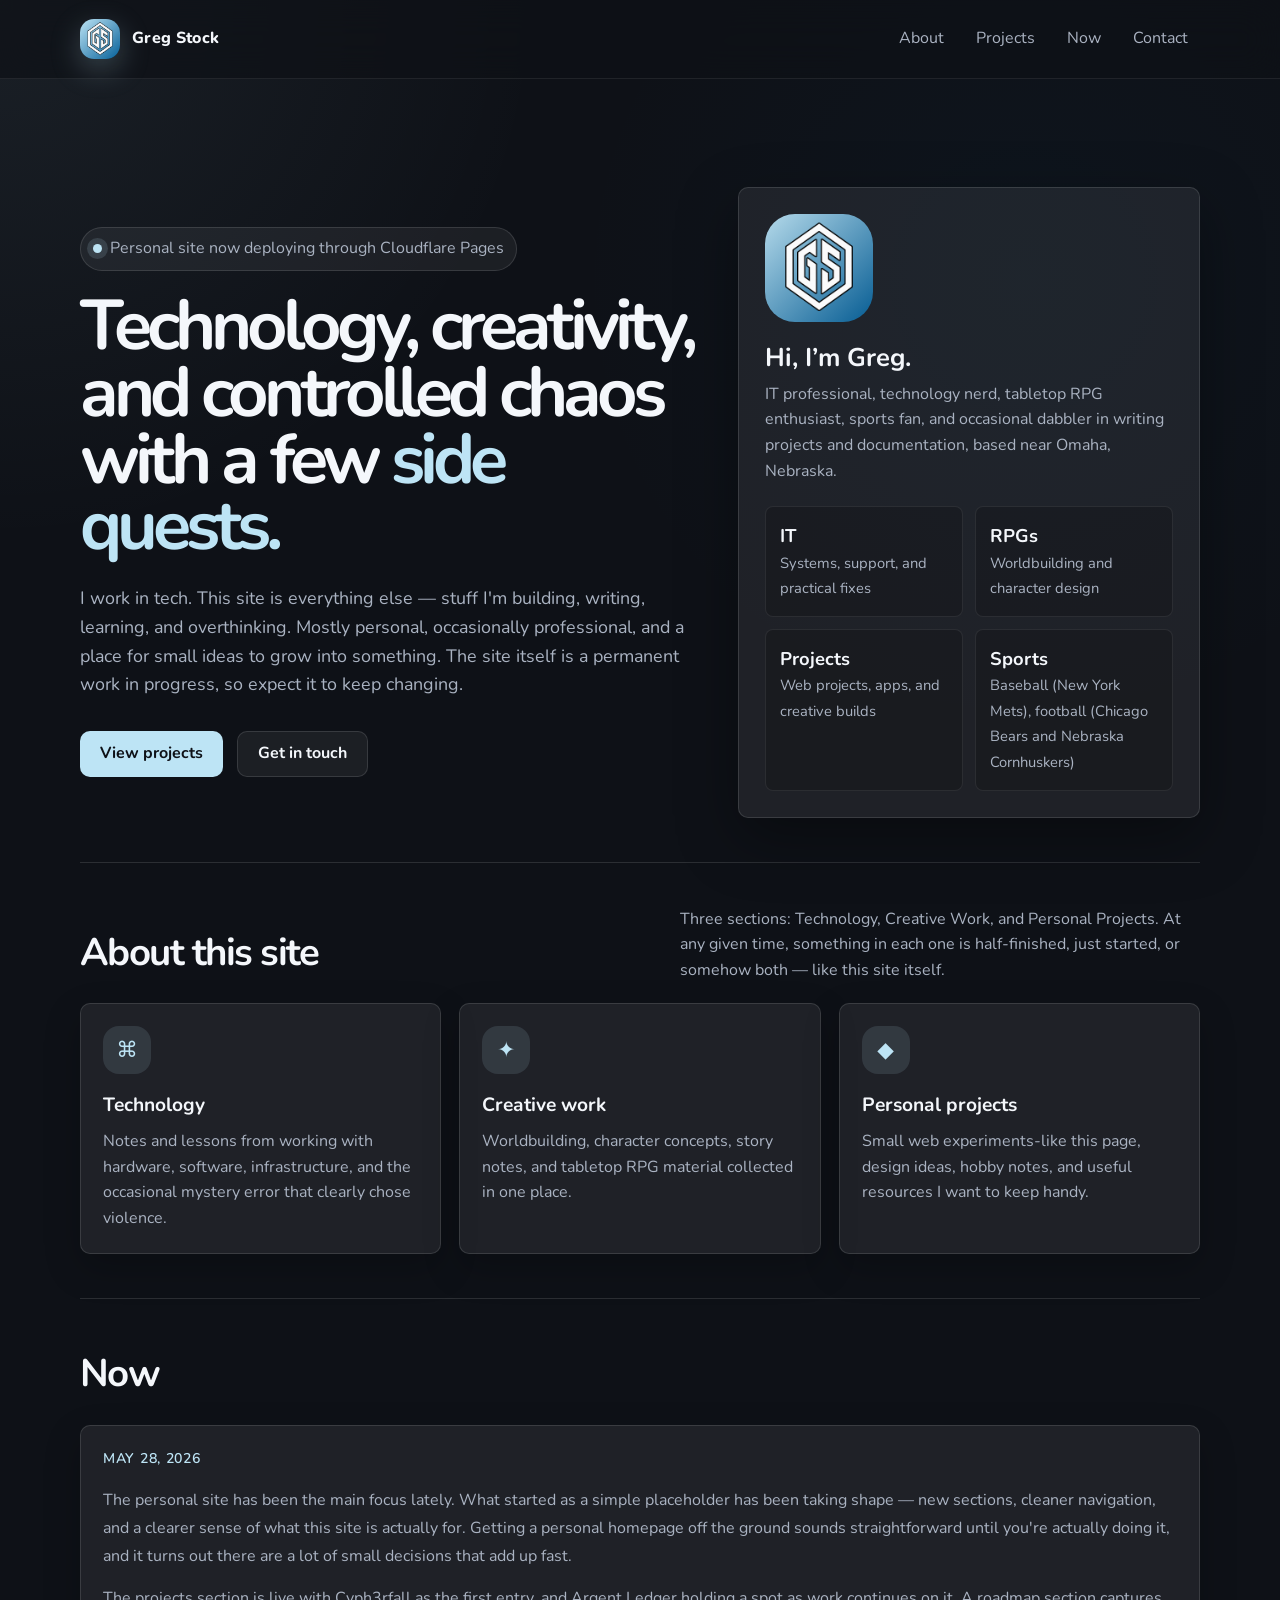
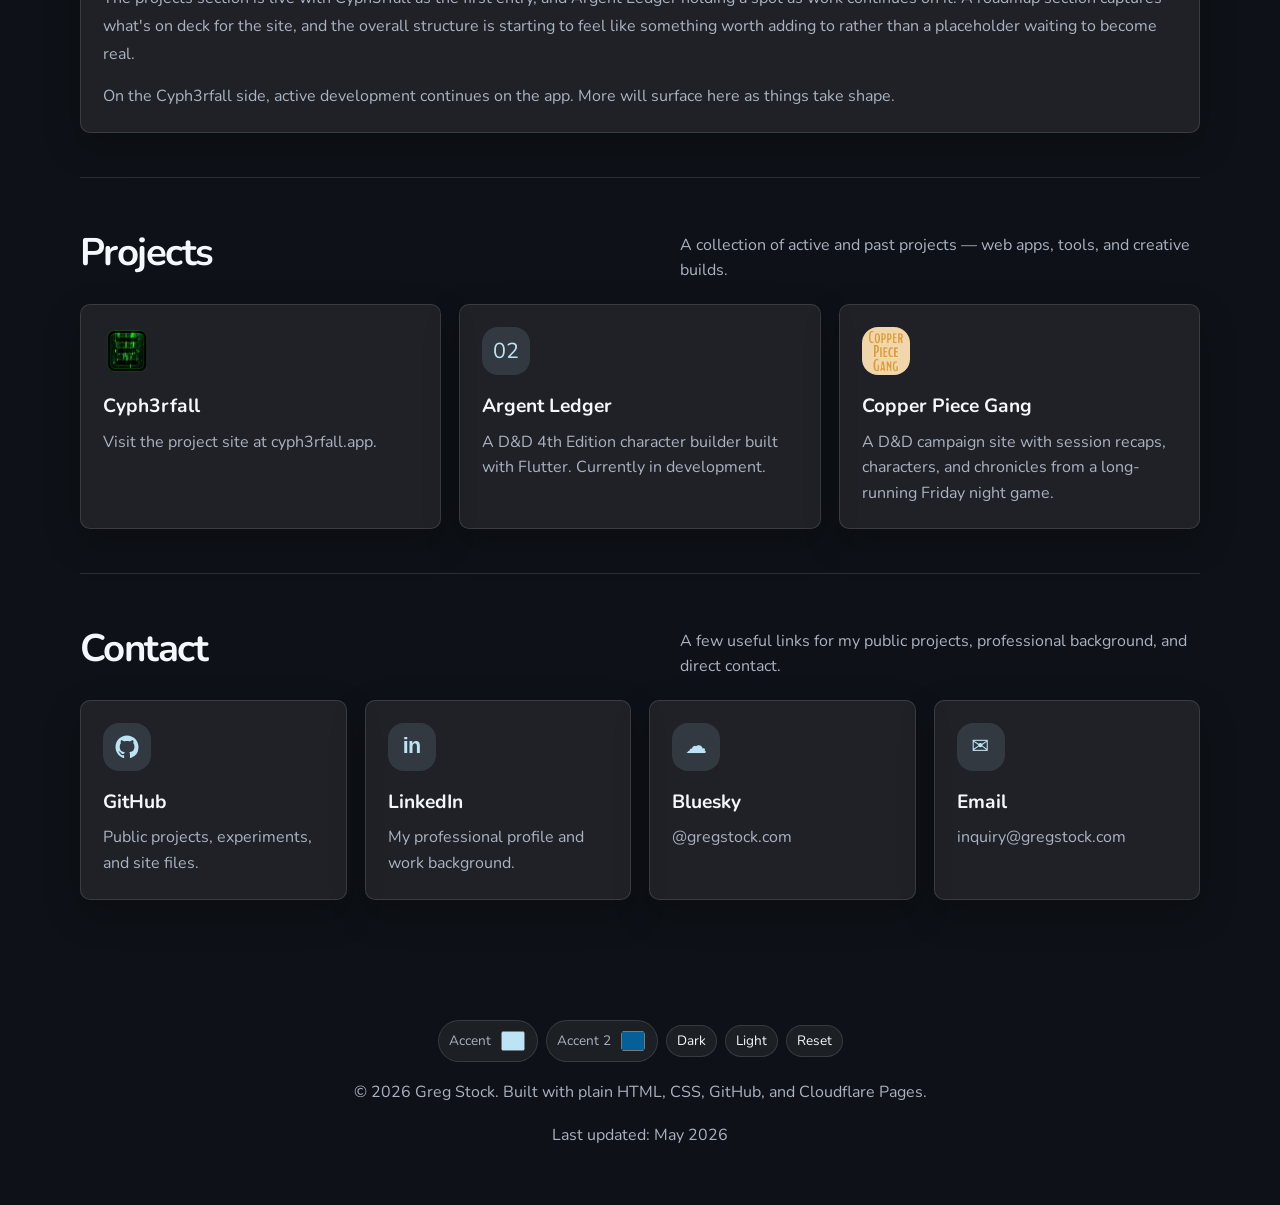
==== index.html @ 9b816229 "Apply design fixes: reduce gradient saturation, swap font to Nunito, tighten border radius - Replace" ====
<!DOCTYPE html>
<html lang="en">
<head>
  <meta charset="UTF-8" />
  <meta name="viewport" content="width=device-width, initial-scale=1.0" />
  <title>Greg Stock | Technology, Writing, and Projects</title>
  <meta name="description" content="Personal homepage for Greg Stock: technology, writing, tabletop RPGs, sports, and creative projects." />
  <link rel="preconnect" href="https://fonts.googleapis.com">
  <link rel="preconnect" href="https://fonts.gstatic.com" crossorigin>
  <link href="https://fonts.googleapis.com/css2?family=Nunito:wght@300;400;600;700;800&display=swap" rel="stylesheet">
  <link rel="stylesheet" href="assets/css/style.css">
  <link rel="icon" type="image/png" sizes="512x512" href="assets/images/favicon.png">
  <link rel="apple-touch-icon" href="assets/images/favicon.png">
  <meta name="theme-color" content="#0e1117">
</head>
<body>
  <header>
    <div class="page-shell nav">
      <a class="brand" href="#top" aria-label="Greg Stock home">
        <span class="brand-mark">
          <img src="assets/images/favicon.png" alt="Greg Stock logo">
        </span>
        <span>Greg Stock</span>
      </a>
      <nav class="nav-links" aria-label="Primary navigation">
        <a href="#about">About</a>
        <a href="#projects">Projects</a>
        <a href="#now">Now</a>
        <a href="#contact">Contact</a>
      </nav>
    </div>
  </header>

  <main id="top" class="page-shell">
    <section class="hero" aria-label="Introduction">
      <div>
        <div class="eyebrow"><span class="pulse"></span> Personal site now deploying through Cloudflare Pages</div>
        <h1>Technology, creativity, and controlled chaos with a few <span class="gradient-text">side quests.</span></h1>
        <p class="hero-copy">
           I work in tech. This site is everything else — stuff I'm building, writing, learning, and overthinking. Mostly personal, occasionally professional, and a place for small ideas to grow into something. The site itself is a permanent work in progress, so expect it to keep changing.
        </p>
        <div class="hero-actions">
          <a class="button primary" href="#projects">View projects</a>
          <a class="button secondary" href="#contact">Get in touch</a>
        </div>
      </div>

      <aside class="profile-card" aria-label="Profile card">
        <div class="avatar">
          <img src="assets/images/favicon.png" alt="Greg Stock logo">
        </div>
        <h2>Hi, I’m Greg.</h2>
        <p>
          IT professional, technology nerd, tabletop RPG enthusiast, sports fan, and occasional dabbler in writing projects and documentation, based near Omaha, Nebraska.
        </p>
        <div class="stat-grid">
          <div class="stat">
            <strong>IT</strong>
            <span>Systems, support, and practical fixes</span>
          </div>
          <div class="stat">
            <strong>RPGs</strong>
            <span>Worldbuilding and character design</span>
          </div>
          <div class="stat">
            <strong>Projects</strong>
            <span>Web projects, apps, and creative builds</span>
          </div>
          <div class="stat">
            <strong>Sports</strong>
            <span>Baseball (New York Mets), football (Chicago Bears and Nebraska Cornhuskers)</span>
          </div>
        </div>
      </aside>
    </section>

    <section id="about">
      <div class="section-heading">
        <h2>About this site</h2>
        <p>Three sections: Technology, Creative Work, and Personal Projects. At any given time, something in each one is half-finished, just started, or somehow both — like this site itself.</p>
      </div>
      <div class="card-grid">
        <article class="card">
          <div class="icon">⌘</div>
          <h3>Technology</h3>
          <p>Notes and lessons from working with hardware, software, infrastructure, and the occasional mystery error that clearly chose violence.</p>
        </article>
        <article class="card">
          <div class="icon">✦</div>
          <h3>Creative work</h3>
          <p>Worldbuilding, character concepts, story notes, and tabletop RPG material collected in one place.</p>
        </article>
        <article class="card">
          <div class="icon">◆</div>
          <h3>Personal projects</h3>
          <p>Small web experiments-like this page, design ideas, hobby notes, and useful resources I want to keep handy.</p>
        </article>
      </div>
    </section>

    <section id="now">
      <div class="section-heading">
        <h2>Now</h2>
      </div>
      <article class="now-post card">
        <time class="now-date" datetime="2026-05-28">May 28, 2026</time>
        <p>
          The personal site has been the main focus lately. What started as a simple placeholder has been taking shape — new sections, cleaner navigation, and a clearer sense of what this site is actually for. Getting a personal homepage off the ground sounds straightforward until you're actually doing it, and it turns out there are a lot of small decisions that add up fast.
        </p>
        <p>
          The projects section is live with Cyph3rfall as the first entry, and Argent Ledger holding a spot as work continues on it. A roadmap section captures what's on deck for the site, and the overall structure is starting to feel like something worth adding to rather than a placeholder waiting to become real.
        </p>
        <p>
          On the Cyph3rfall side, active development continues on the app. More will surface here as things take shape.
        </p>
      </article>
    </section>


<section id="projects">
      <div class="section-heading">
        <h2>Projects</h2>
        <p>A collection of active and past projects — web apps, tools, and creative builds.</p>
      </div>
      <div class="card-grid">
        <a class="card" href="https://cyph3rfall.app" target="_blank" rel="noopener noreferrer" aria-label="Visit Cyph3rfall">
          <div class="icon">
            <img src="assets/images/cyph3rfall-favicon.png" alt="Cyph3rfall">
          </div>
          <h3>Cyph3rfall</h3>
          <p>Visit the project site at cyph3rfall.app.</p>
        </a>
        <article class="card">
          <div class="icon">02</div>
          <h3>Argent Ledger</h3>
          <p>A D&amp;D 4th Edition character builder built with Flutter. Currently in development.</p>
        </article>
        <a class="card" href="https://copperpiecegang.com/" target="_blank" rel="noopener noreferrer" aria-label="Visit Copper Piece Gang">
          <div class="icon">
            <img src="assets/images/cpg-favicon.png" alt="Copper Piece Gang">
          </div>
          <h3>Copper Piece Gang</h3>
          <p>A D&amp;D campaign site with session recaps, characters, and chronicles from a long-running Friday night game.</p>
        </a>
      </div>
    </section>

    <section id="contact">
      <div class="section-heading">
        <h2>Contact</h2>
        <p>A few useful links for my public projects, professional background, and direct contact.</p>
      </div>
      <div class="card-grid">
        <a class="card" href="https://github.com/ikaazu" target="_blank" rel="noopener noreferrer" aria-label="Visit Greg Stock on GitHub">
        <div class="icon github-icon" aria-hidden="true">
        <svg viewBox="0 0 24 24" role="img">
        <path d="M12 .5C5.65.5.5 5.65.5 12c0 5.1 3.29 9.42 7.86 10.95.58.1.79-.25.79-.56v-2.17c-3.2.7-3.87-1.37-3.87-1.37-.53-1.34-1.29-1.7-1.29-1.7-1.05-.72.08-.7.08-.7 1.16.08 1.77 1.2 1.77 1.2 1.04 1.76 2.72 1.25 3.38.96.1-.75.4-1.25.73-1.54-2.55-.29-5.23-1.28-5.23-5.68 0-1.25.45-2.28 1.19-3.08-.12-.29-.52-1.46.11-3.04 0 0 .97-.31 3.18 1.18.92-.26 1.9-.38 2.88-.39.98.01 1.96.13 2.88.39 2.21-1.49 3.18-1.18 3.18-1.18.63 1.58.23 2.75.11 3.04.74.8 1.19 1.83 1.19 3.08 0 4.41-2.69 5.38-5.25 5.67.41.36.78 1.06.78 2.14v3.19c0 .31.21.67.8.56A11.51 11.51 0 0 0 23.5 12C23.5 5.65 18.35.5 12 .5Z"/>
        </svg>
      </div>
        <h3>GitHub</h3>
        <p>Public projects, experiments, and site files.</p>
        </a>
        <a class="card" href="https://www.linkedin.com/in/gstock/" target="_blank" rel="noopener noreferrer" aria-label="Visit Greg Stock on LinkedIn">
          <div class="icon linkedin-icon">in</div>
          <h3>LinkedIn</h3>
          <p>My professional profile and work background.</p>
        </a>
        <a class="card" href="https://bsky.app/profile/gregstock.com" target="_blank" rel="noopener noreferrer" aria-label="Visit Greg Stock on Bluesky">
          <div class="icon">☁</div>
          <h3>Bluesky</h3>
          <p>@gregstock.com</p>
        </a>
        <a class="card" href="mailto:inquiry@gregstock.com" aria-label="Send an email to Greg Stock">
          <div class="icon">✉</div>
          <h3>Email</h3>
          <p>inquiry@gregstock.com</p>
        </a>
      </div>
    </section>
  </main>

  <footer>
    <div class="page-shell footer-inner">
      <div class="theme-controls footer-theme-controls" aria-label="Theme controls">
        <label for="accentPicker">
          Accent
          <input type="color" id="accentPicker" value="#bde4f5">
        </label>

        <label for="accentTwoPicker">
          Accent 2
          <input type="color" id="accentTwoPicker" value="#056099">
        </label>

        <button type="button" id="darkModeButton">Dark</button>
        <button type="button" id="lightModeButton">Light</button>
        <button type="button" id="resetThemeButton">Reset</button>
      </div>

      <p>© <span id="year"></span> Greg Stock. Built with plain HTML, CSS, GitHub, and Cloudflare Pages.</p>
      <p>Last updated: May 2026</p>
    </div>
  </footer>

  <script>
    document.getElementById('year').textContent = new Date().getFullYear();

    const root = document.documentElement;
    const accentPicker = document.getElementById('accentPicker');
    const accentTwoPicker = document.getElementById('accentTwoPicker');
    const darkModeButton = document.getElementById('darkModeButton');
    const lightModeButton = document.getElementById('lightModeButton');
    const resetThemeButton = document.getElementById('resetThemeButton');

    const defaultTheme = {
      mode: "dark",
      accent: "#bde4f5",
      accentTwo: "#056099"
}   ;

    function hexToRgb(hex) {
      const cleanHex = hex.replace('#', '');
      const value = parseInt(cleanHex, 16);
      return `${(value >> 16) & 255}, ${(value >> 8) & 255}, ${value & 255}`;
    }

    function getSavedTheme() {
      const savedTheme = localStorage.getItem('gregstockTheme');

      if (!savedTheme) {
        return defaultTheme;
      }

      try {
        return { ...defaultTheme, ...JSON.parse(savedTheme) };
      } catch {
        return defaultTheme;
      }
    }

    function applyTheme(theme) {
      root.dataset.theme = theme.mode;
      root.style.setProperty('--accent', theme.accent);
      root.style.setProperty('--accent-2', theme.accentTwo);
      root.style.setProperty('--accent-rgb', hexToRgb(theme.accent));
      root.style.setProperty('--accent-2-rgb', hexToRgb(theme.accentTwo));

      accentPicker.value = theme.accent;
      accentTwoPicker.value = theme.accentTwo;

      localStorage.setItem('gregstockTheme', JSON.stringify(theme));
    }

    let currentTheme = getSavedTheme();
    applyTheme(currentTheme);

    accentPicker.addEventListener('input', (event) => {
      currentTheme = { ...currentTheme, accent: event.target.value };
      applyTheme(currentTheme);
    });

    accentTwoPicker.addEventListener('input', (event) => {
      currentTheme = { ...currentTheme, accentTwo: event.target.value };
      applyTheme(currentTheme);
    });

    darkModeButton.addEventListener('click', () => {
      currentTheme = { ...currentTheme, mode: 'dark' };
      applyTheme(currentTheme);
    });

    lightModeButton.addEventListener('click', () => {
      currentTheme = { ...currentTheme, mode: 'light' };
      applyTheme(currentTheme);
    });

    resetThemeButton.addEventListener('click', () => {
      currentTheme = { ...defaultTheme };
      localStorage.removeItem('gregstockTheme');
      applyTheme(currentTheme);
    });
  </script>
</body>
</html>
---- assets/css/style.css ----
:root {
      --bg: #0e1117;
      --bg-soft: #151a23;
      --card: rgba(255, 255, 255, 0.07);
      --card-hover: rgba(255, 255, 255, 0.095);
      --card-border: rgba(255, 255, 255, 0.12);
      --text: #f4f7fb;
      --muted: #aab3c2;
      --accent: #bde4f5;
      --accent-2: #056099;
      --accent-rgb: 100, 210, 255;
      --accent-2-rgb: 247, 185, 85;
      --header-bg: rgba(14, 17, 23, 0.72);
      --soft-control-bg: rgba(255, 255, 255, 0.06);
      --soft-control-hover: rgba(255, 255, 255, 0.12);
      --stat-bg: rgba(0, 0, 0, 0.18);
      --shadow: 0 20px 60px rgba(0, 0, 0, 0.35);
      --radius: 10px;
    }

    html[data-theme="light"] {
      --bg: #f5f7fb;
      --bg-soft: #ffffff;
      --card: rgba(255, 255, 255, 0.82);
      --card-hover: rgba(255, 255, 255, 0.96);
      --card-border: rgba(20, 24, 33, 0.12);
      --text: #141821;
      --muted: #566174;
      --header-bg: rgba(245, 247, 251, 0.78);
      --soft-control-bg: rgba(20, 24, 33, 0.06);
      --soft-control-hover: rgba(20, 24, 33, 0.1);
      --stat-bg: rgba(20, 24, 33, 0.06);
      --shadow: 0 20px 60px rgba(20, 24, 33, 0.14);
    }

    * {
      box-sizing: border-box;
    }

    html {
      scroll-behavior: smooth;
    }

    body {
      margin: 0;
      font-family: 'Nunito', ui-sans-serif, system-ui, -apple-system, sans-serif;
      color: var(--text);
      background:
        radial-gradient(circle at top left, rgba(var(--accent-rgb), 0.07), transparent 34rem),
        radial-gradient(circle at 80% 10%, rgba(var(--accent-2-rgb), 0.05), transparent 28rem),
        var(--bg);
      min-height: 100vh;
      line-height: 1.6;
    }

    a {
      color: inherit;
      text-decoration: none;
    }

    .page-shell {
      width: min(1120px, calc(100% - 32px));
      margin: 0 auto;
    }

    header {
      position: sticky;
      top: 0;
      z-index: 10;
      backdrop-filter: blur(18px);
      background: var(--header-bg);
      border-bottom: 1px solid rgba(255, 255, 255, 0.08);
    }

    .nav {
      display: flex;
      align-items: center;
      justify-content: space-between;
      gap: 24px;
      padding: 18px 0;
    }

    .brand {
      display: flex;
      align-items: center;
      gap: 12px;
      font-weight: 800;
      letter-spacing: 0.02em;
    }

    .brand-mark {
      display: grid;
      place-items: center;
      width: 40px;
      height: 40px;
      border-radius: 14px;
      background: linear-gradient(135deg, var(--accent), var(--accent-2));
      box-shadow: 0 10px 30px rgba(var(--accent-rgb), 0.25);
      overflow: hidden;
    }

    .brand-mark img {
      width: 100%;
      height: 100%;
      object-fit: cover;
      display: block;
    }

    .nav-links {
      display: flex;
      flex-wrap: wrap;
      justify-content: flex-end;
      gap: 8px;
    }

    .nav-links a {
      padding: 8px 12px;
      border-radius: 999px;
      color: var(--muted);
      transition: 160ms ease;
    }

    .nav-links a:hover,
    .nav-links a:focus {
      color: var(--text);
      background: var(--soft-control-hover);
    }

    .theme-controls {
      display: flex;
      align-items: center;
      justify-content: center;
      flex-wrap: wrap;
      gap: 8px;
      max-width: 100%;
    }

    .theme-controls label {
      display: inline-flex;
      align-items: center;
      gap: 8px;
      padding: 6px 10px;
      border: 1px solid var(--card-border);
      border-radius: 999px;
      color: var(--muted);
      background: var(--soft-control-bg);
      font-size: 0.85rem;
    }

    .theme-controls input[type="color"] {
      width: 28px;
      height: 28px;
      padding: 0;
      border: 0;
      border-radius: 999px;
      background: transparent;
      cursor: pointer;
    }

    .theme-controls button {
      min-height: 32px;
      padding: 0 10px;
      border: 1px solid var(--card-border);
      border-radius: 999px;
      color: var(--text);
      background: var(--soft-control-bg);
      cursor: pointer;
      font: inherit;
      font-size: 0.85rem;
      transition: 160ms ease;
    }

    .theme-controls button:hover,
    .theme-controls button:focus {
      background: var(--soft-control-hover);
    }

    main {
      padding: 64px 0 40px;
    }

    .hero {
      display: grid;
      grid-template-columns: minmax(0, 1.15fr) minmax(280px, 0.85fr);
      gap: 32px;
      align-items: center;
      min-height: 68vh;
    }

    .eyebrow {
      display: inline-flex;
      align-items: center;
      gap: 8px;
      padding: 8px 12px;
      margin-bottom: 22px;
      border: 1px solid var(--card-border);
      border-radius: 999px;
      color: var(--muted);
      background: var(--soft-control-bg);
    }

    .pulse {
      width: 9px;
      height: 9px;
      border-radius: 999px;
      background: var(--accent);
      box-shadow: 0 0 0 6px rgba(var(--accent-rgb), 0.14);
    }

    h1 {
      margin: 0;
      max-width: 780px;
      font-size: clamp(2.4rem, 5.5vw, 4.6rem);
      line-height: 0.95;
      letter-spacing: -0.07em;
    }

    .gradient-text {
      color: var(--accent);
    }

    .hero-copy {
      max-width: 680px;
      margin: 24px 0 0;
      color: var(--muted);
      font-size: 1.12rem;
    }

    .hero-actions {
      display: flex;
      flex-wrap: wrap;
      gap: 14px;
      margin-top: 32px;
    }

    .button {
      display: inline-flex;
      align-items: center;
      justify-content: center;
      min-height: 46px;
      padding: 0 20px;
      border-radius: 10px;
      border: 1px solid var(--card-border);
      font-weight: 700;
      transition: 160ms ease;
    }

    .button.primary {
      color: #0e1117;
      background: var(--accent);
      border: 0;
    }

    .button.secondary {
      color: var(--text);
      background: var(--soft-control-bg);
    }

    .button:hover,
    .button:focus {
      transform: translateY(-2px);
      box-shadow: var(--shadow);
    }

    .profile-card {
      position: relative;
      padding: 26px;
      border: 1px solid var(--card-border);
      border-radius: var(--radius);
      background: var(--card);
      box-shadow: var(--shadow);
      overflow: hidden;
    }

    .avatar {
      display: grid;
      place-items: center;
      width: 108px;
      height: 108px;
      margin-bottom: 22px;
      border-radius: 30px;
      background: linear-gradient(135deg, rgba(var(--accent-rgb), 0.95), rgba(var(--accent-2-rgb), 0.95));
      overflow: hidden;
    }

    .avatar img {
      width: 100%;
      height: 100%;
      object-fit: cover;
      display: block;
    }

    .profile-card h2 {
      margin: 0 0 10px;
      font-size: 1.6rem;
      line-height: 1.1;
    }

    .profile-card p {
      margin: 0 0 18px;
      color: var(--muted);
    }

    .stat-grid {
      display: grid;
      grid-template-columns: repeat(2, 1fr);
      gap: 12px;
      margin-top: 22px;
    }

    .stat {
      padding: 14px;
      border-radius: 8px;
      background: var(--stat-bg);
      border: 1px solid rgba(255, 255, 255, 0.08);
    }

    .stat strong {
      display: block;
      font-size: 1.15rem;
    }

    .stat span {
      color: var(--muted);
      font-size: 0.92rem;
    }

    section {
      padding: 44px 0;
      scroll-margin-top: 88px;
    }

    section + section {
      border-top: 1px solid var(--card-border);
    }

    .section-heading {
      display: flex;
      align-items: end;
      justify-content: space-between;
      gap: 24px;
      margin-bottom: 20px;
    }

    .section-heading h2 {
      margin: 0;
      font-size: clamp(1.8rem, 3vw, 2.6rem);
      letter-spacing: -0.04em;
    }

    .section-heading p {
      max-width: 520px;
      margin: 0;
      color: var(--muted);
    }

    .card-grid {
      display: grid;
      grid-template-columns: repeat(3, 1fr);
      gap: 18px;
    }

    @media (min-width: 861px) {
      #contact .card-grid {
        grid-template-columns: repeat(4, 1fr);
      }
    }

    .card {
      padding: 22px;
      border: 1px solid var(--card-border);
      border-radius: var(--radius);
      background: var(--card);
      box-shadow: 0 14px 36px rgba(0, 0, 0, 0.22);
      transition: 160ms ease;
    }

    .card:hover {
      transform: translateY(-4px);
      background: var(--card-hover);
    }

    .card .icon {
      display: grid;
      place-items: center;
      width: 48px;
      height: 48px;
      margin-bottom: 16px;
      border-radius: 16px;
      background: rgba(var(--accent-rgb), 0.12);
      color: var(--accent);
      font-size: 1.35rem;
    }

    .card .icon:has(img) {
      background: none;
      padding: 0;
      overflow: hidden;
    }

    .card .icon img {
      width: 100%;
      height: 100%;
      object-fit: cover;
      border-radius: 12px;
      display: block;
    }

    .github-icon svg {
      width: 24px;
      height: 24px;
      fill: currentColor;
      display: block;
    }

    .linkedin-icon {
      font-family: Arial, Helvetica, sans-serif;
      font-weight: 800;
      letter-spacing: -0.04em;
      text-transform: lowercase;
    }

    .card h3 {
      margin: 0 0 8px;
      font-size: 1.2rem;
    }

    .card p {
      margin: 0;
      color: var(--muted);
    }

    .now-post {
      width: 100%;
    }

    .now-date {
      display: block;
      margin-bottom: 16px;
      font-size: 0.88rem;
      font-weight: 600;
      letter-spacing: 0.05em;
      text-transform: uppercase;
      color: var(--accent);
    }

    .now-post p {
      margin: 0;
      color: var(--muted);
      line-height: 1.75;
    }

    .now-post p + p {
      margin-top: 14px;
    }

    footer {
      padding: 36px 0 56px;
      color: var(--muted);
      text-align: center;
    }

    .footer-inner {
      display: grid;
      gap: 18px;
      justify-items: center;
    }

    .footer-inner p {
      margin: 0;
    }

    @media (max-width: 860px) {
      .hero {
        grid-template-columns: 1fr;
      }

      .card-grid {
        grid-template-columns: 1fr;
      }

      .section-heading {
        display: block;
      }

      .section-heading p {
        margin-top: 8px;
      }
    }

    @media (max-width: 560px) {
      .nav {
        align-items: center;
        flex-direction: column;
        gap: 14px;
      }

      .nav-links {
        justify-content: center;
        gap: 4px;
      }

      .nav-links a {
        padding: 6px 8px;
        font-size: 0.95rem;
      }

      main {
        padding-top: 36px;
      }

      .stat-grid {
        grid-template-columns: 1fr;
      }

      .theme-controls {
        gap: 6px;
      }

      .theme-controls label,
      .theme-controls button {
        font-size: 0.8rem;
      }
    }
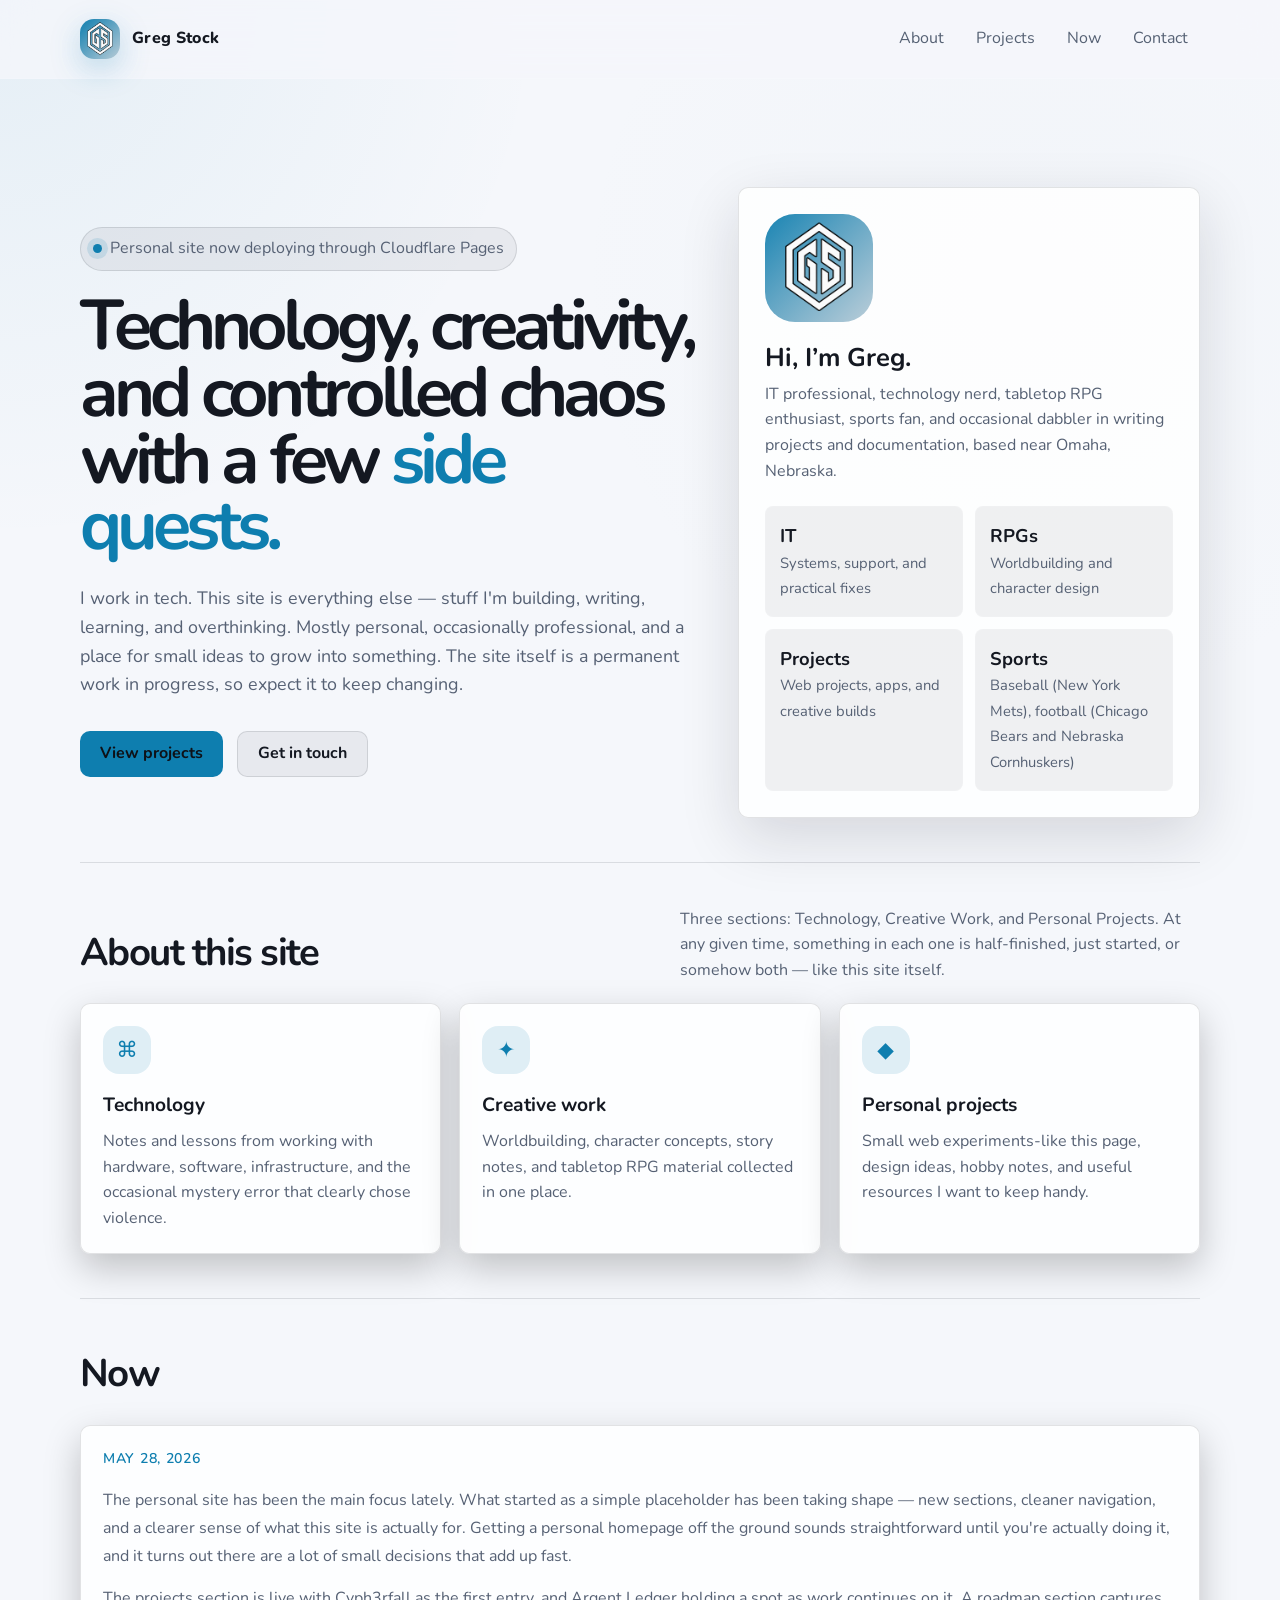
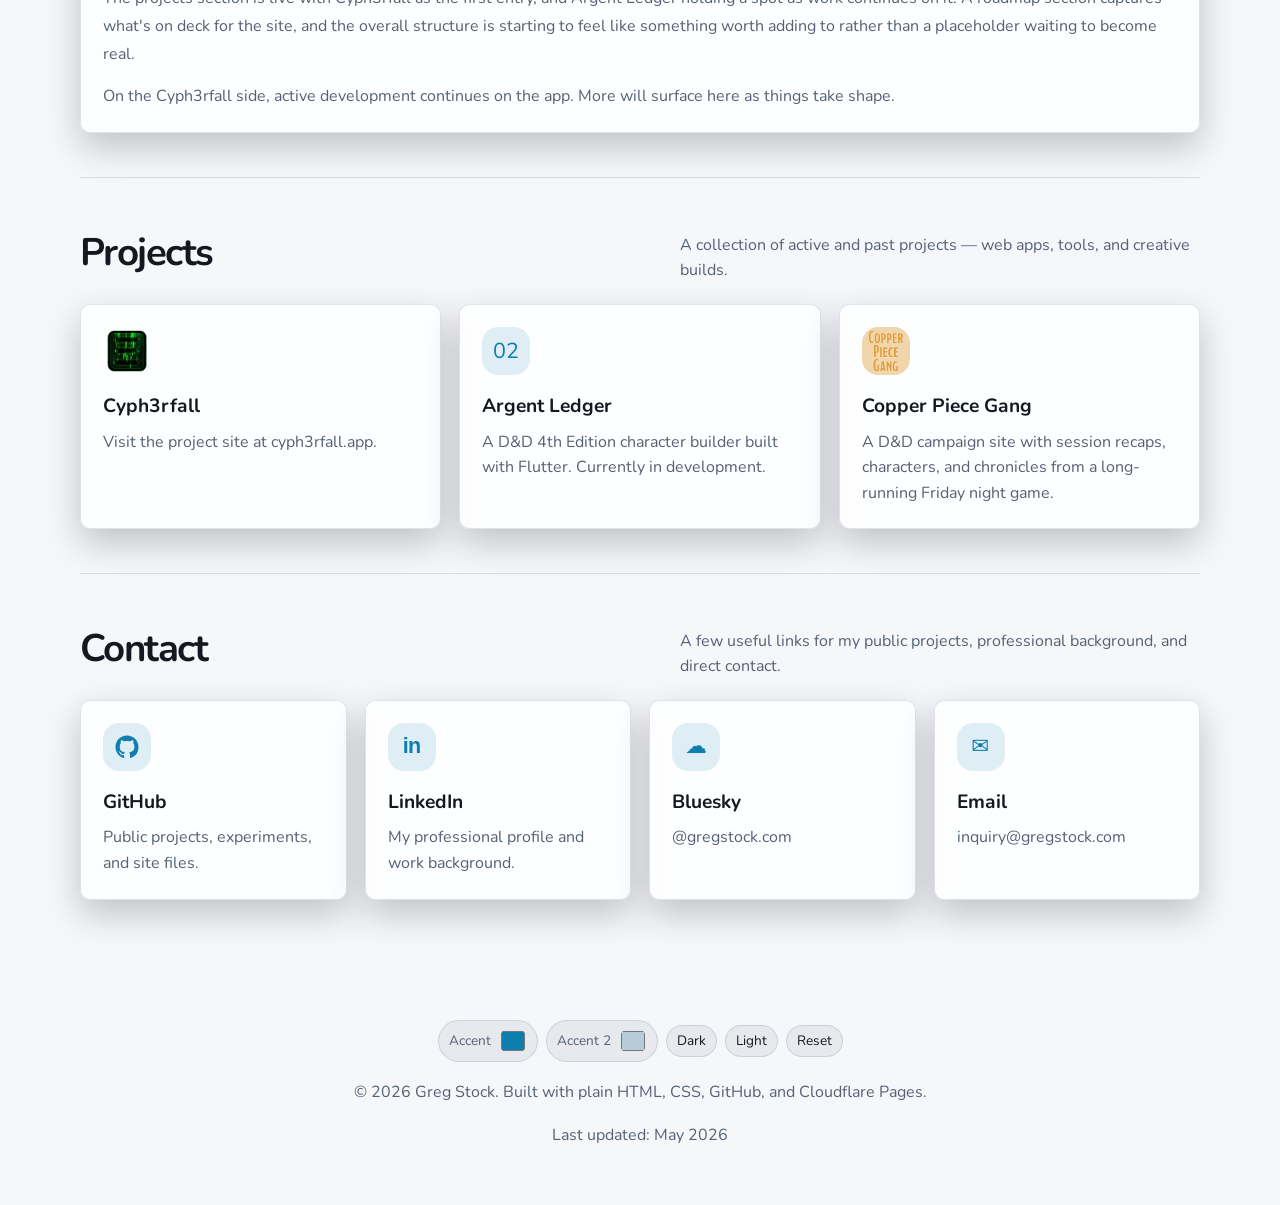
==== commit ea11f06b: "Update default accent colors and switch to light mode - Accent 1: #0e7eaf, Accent 2: #b7cbd7 - Defau" ====
--- a/index.html
+++ b/index.html
@@ -11,7 +11,7 @@
   <link rel="stylesheet" href="assets/css/style.css">
   <link rel="icon" type="image/png" sizes="512x512" href="assets/images/favicon.png">
   <link rel="apple-touch-icon" href="assets/images/favicon.png">
-  <meta name="theme-color" content="#0e1117">
+  <meta name="theme-color" content="#f5f7fb">
 </head>
 <body>
   <header>
@@ -184,12 +184,12 @@
       <div class="theme-controls footer-theme-controls" aria-label="Theme controls">
         <label for="accentPicker">
           Accent
-          <input type="color" id="accentPicker" value="#bde4f5">
+          <input type="color" id="accentPicker" value="#0e7eaf">
         </label>
 
         <label for="accentTwoPicker">
           Accent 2
-          <input type="color" id="accentTwoPicker" value="#056099">
+          <input type="color" id="accentTwoPicker" value="#b7cbd7">
         </label>
 
         <button type="button" id="darkModeButton">Dark</button>
@@ -213,9 +213,9 @@
     const resetThemeButton = document.getElementById('resetThemeButton');
 
     const defaultTheme = {
-      mode: "dark",
-      accent: "#bde4f5",
-      accentTwo: "#056099"
+      mode: "light",
+      accent: "#0e7eaf",
+      accentTwo: "#b7cbd7"
 }   ;
 
     function hexToRgb(hex) {
--- a/assets/css/style.css
+++ b/assets/css/style.css
@@ -6,10 +6,10 @@
       --card-border: rgba(255, 255, 255, 0.12);
       --text: #f4f7fb;
       --muted: #aab3c2;
-      --accent: #bde4f5;
-      --accent-2: #056099;
-      --accent-rgb: 100, 210, 255;
-      --accent-2-rgb: 247, 185, 85;
+      --accent: #0e7eaf;
+      --accent-2: #b7cbd7;
+      --accent-rgb: 14, 126, 175;
+      --accent-2-rgb: 183, 203, 215;
       --header-bg: rgba(14, 17, 23, 0.72);
       --soft-control-bg: rgba(255, 255, 255, 0.06);
       --soft-control-hover: rgba(255, 255, 255, 0.12);
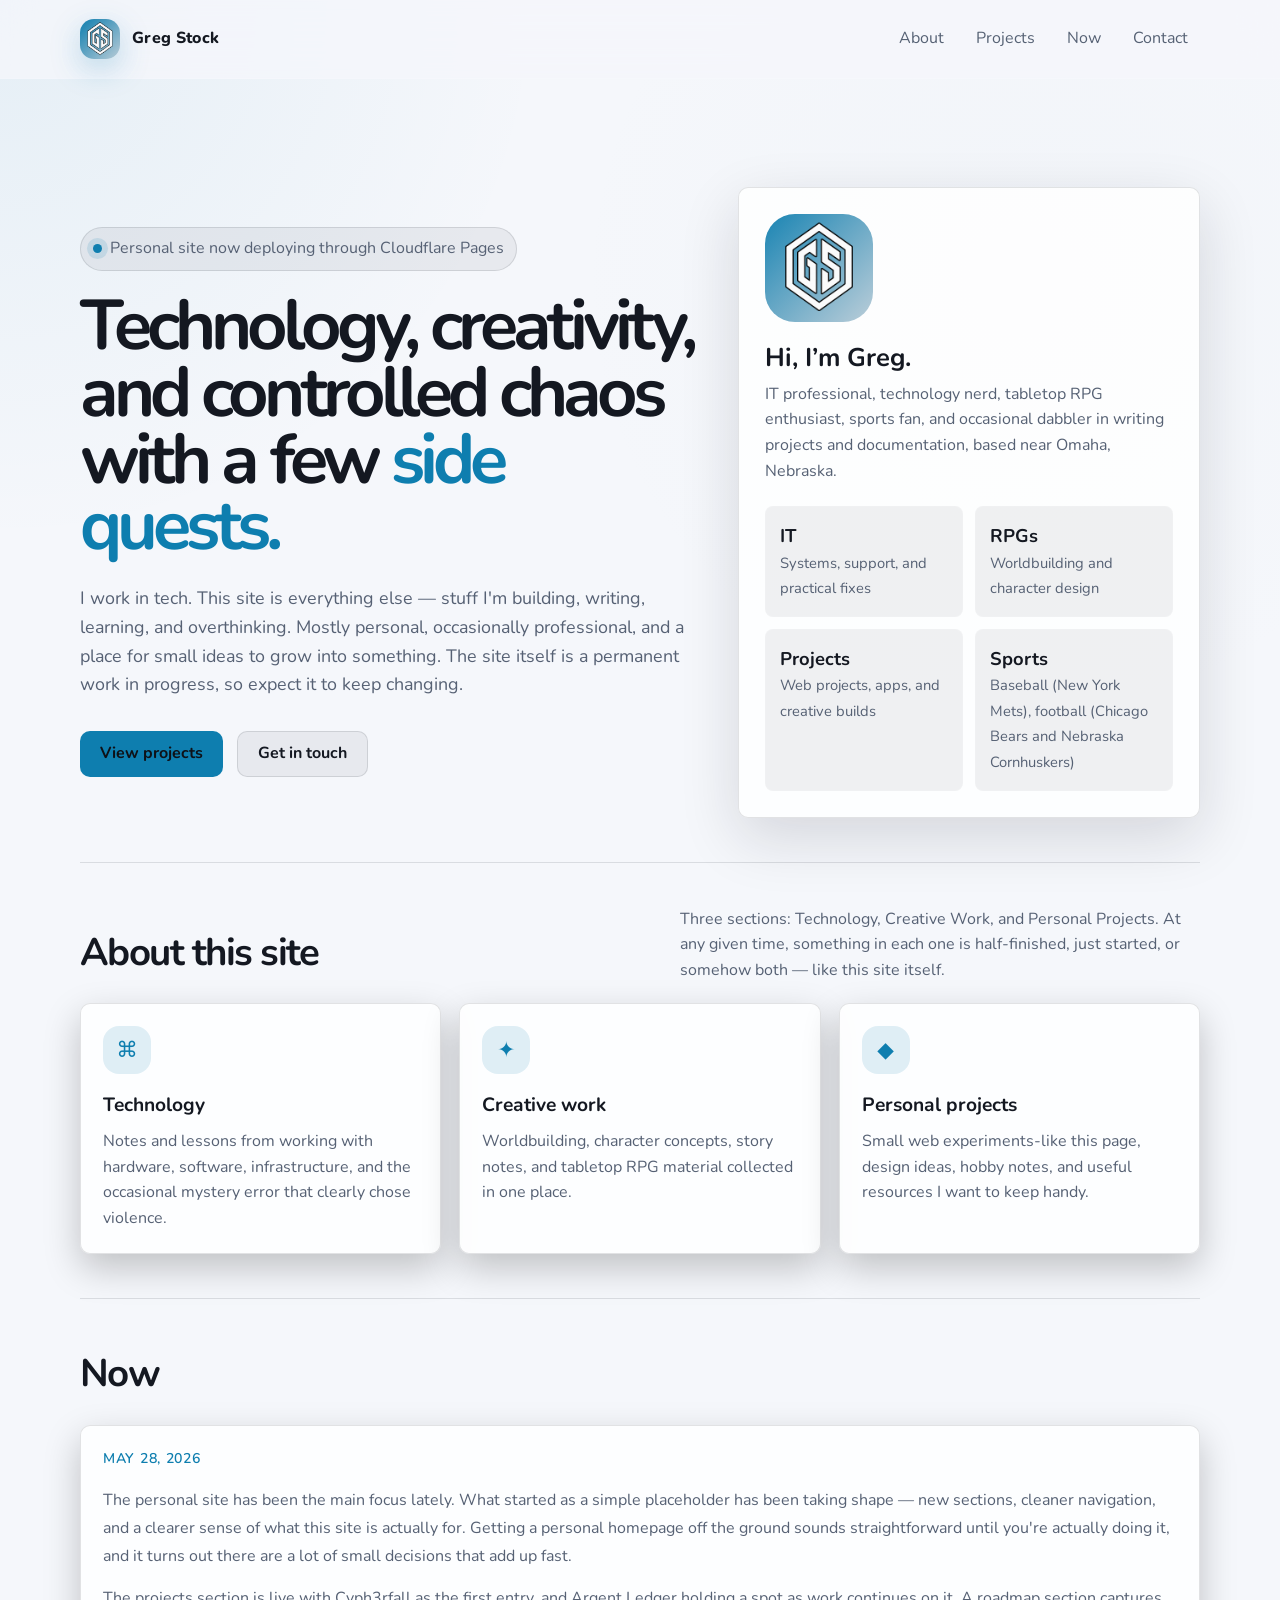
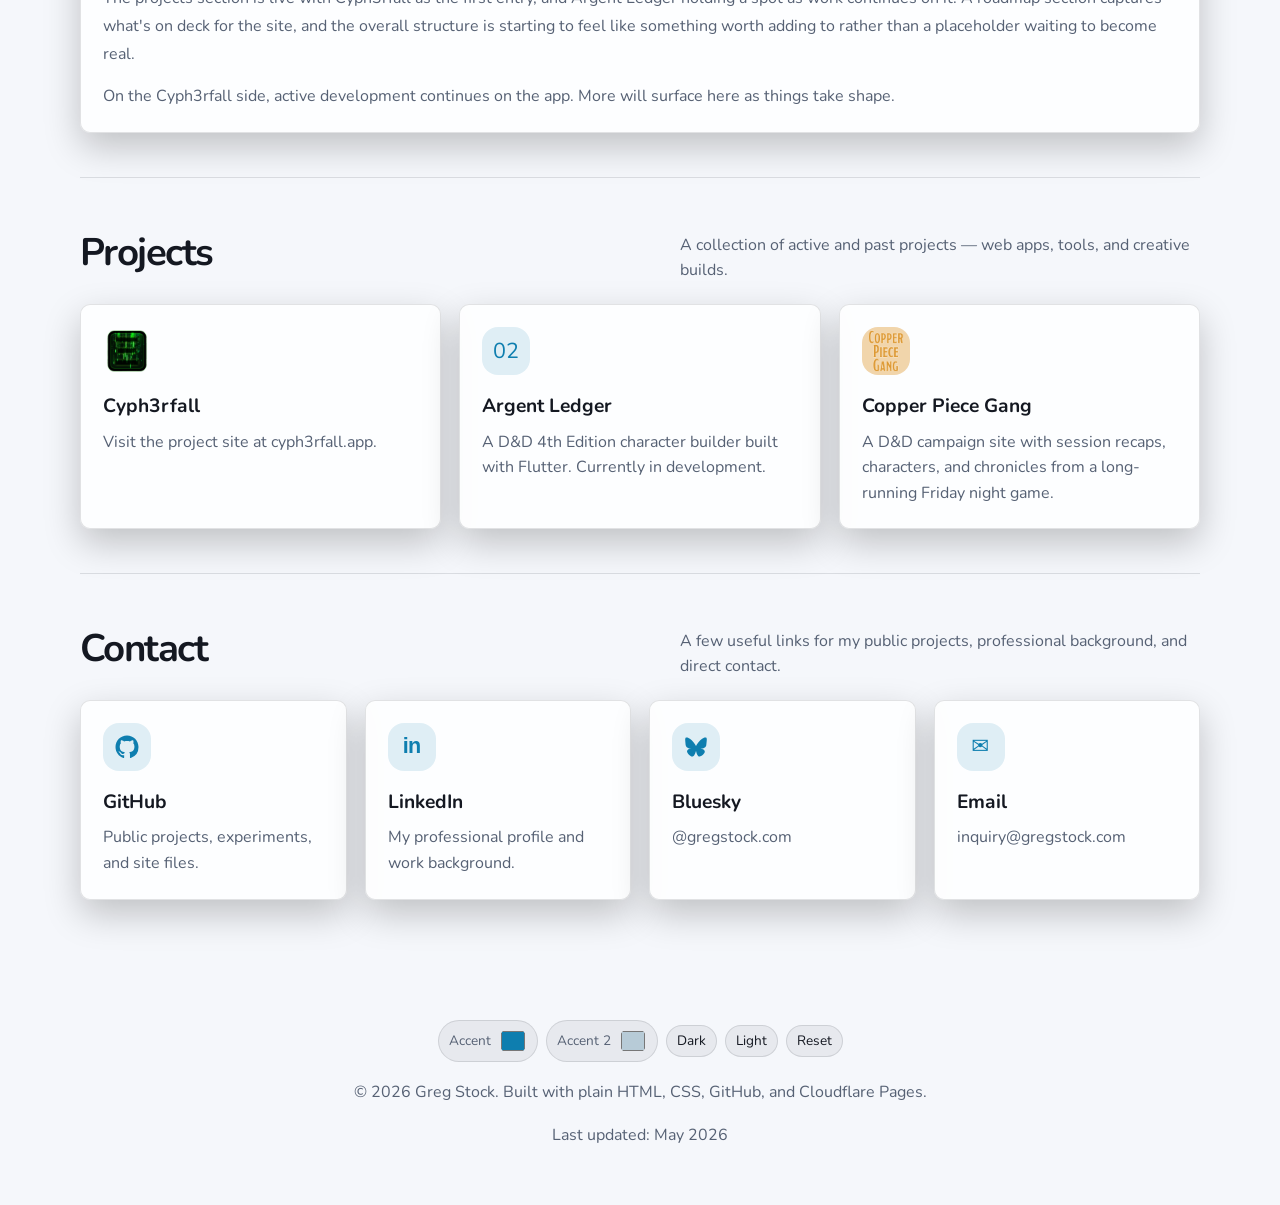
==== commit d88c61db: "Update" ====
--- a/index.html
+++ b/index.html
@@ -166,7 +166,11 @@
           <p>My professional profile and work background.</p>
         </a>
         <a class="card" href="https://bsky.app/profile/gregstock.com" target="_blank" rel="noopener noreferrer" aria-label="Visit Greg Stock on Bluesky">
-          <div class="icon">☁</div>
+          <div class="icon bluesky-icon" aria-hidden="true">
+            <svg viewBox="0 0 640 640" role="img">
+              <path d="M439.8 358.7c-3.3-.4-6.7-.8-10-1.3c3.4.4 6.7.9 10 1.3M320 291.1c-26.1-50.7-97.1-145.2-163.1-191.8c-63.3-44.7-87.4-37-103.3-29.8C35.3 77.8 32 105.9 32 122.4S41.1 258 47 277.9c19.5 65.7 89.1 87.9 153.2 80.7c3.3-.5 6.6-.9 10-1.4c-3.3.5-6.6 1-10 1.4c-93.9 14-177.3 48.2-67.9 169.9C252.6 653.1 297.1 501.8 320 425.1c22.9 76.7 49.2 222.5 185.6 103.4c102.4-103.4 28.1-156-65.8-169.9c-3.3-.4-6.7-.8-10-1.3c3.4.4 6.7.9 10 1.3c64.1 7.1 133.6-15.1 153.2-80.7c5.9-19.9 15-138.9 15-155.5s-3.3-44.7-21.6-52.9c-15.8-7.1-40-14.9-103.2 29.8c-66.1 46.6-137.1 141.1-163.2 191.8"/>
+            </svg>
+          </div>
           <h3>Bluesky</h3>
           <p>@gregstock.com</p>
         </a>
--- a/assets/css/style.css
+++ b/assets/css/style.css
@@ -406,7 +406,8 @@
       display: block;
     }
 
-    .github-icon svg {
+    .github-icon svg,
+    .bluesky-icon svg {
       width: 24px;
       height: 24px;
       fill: currentColor;
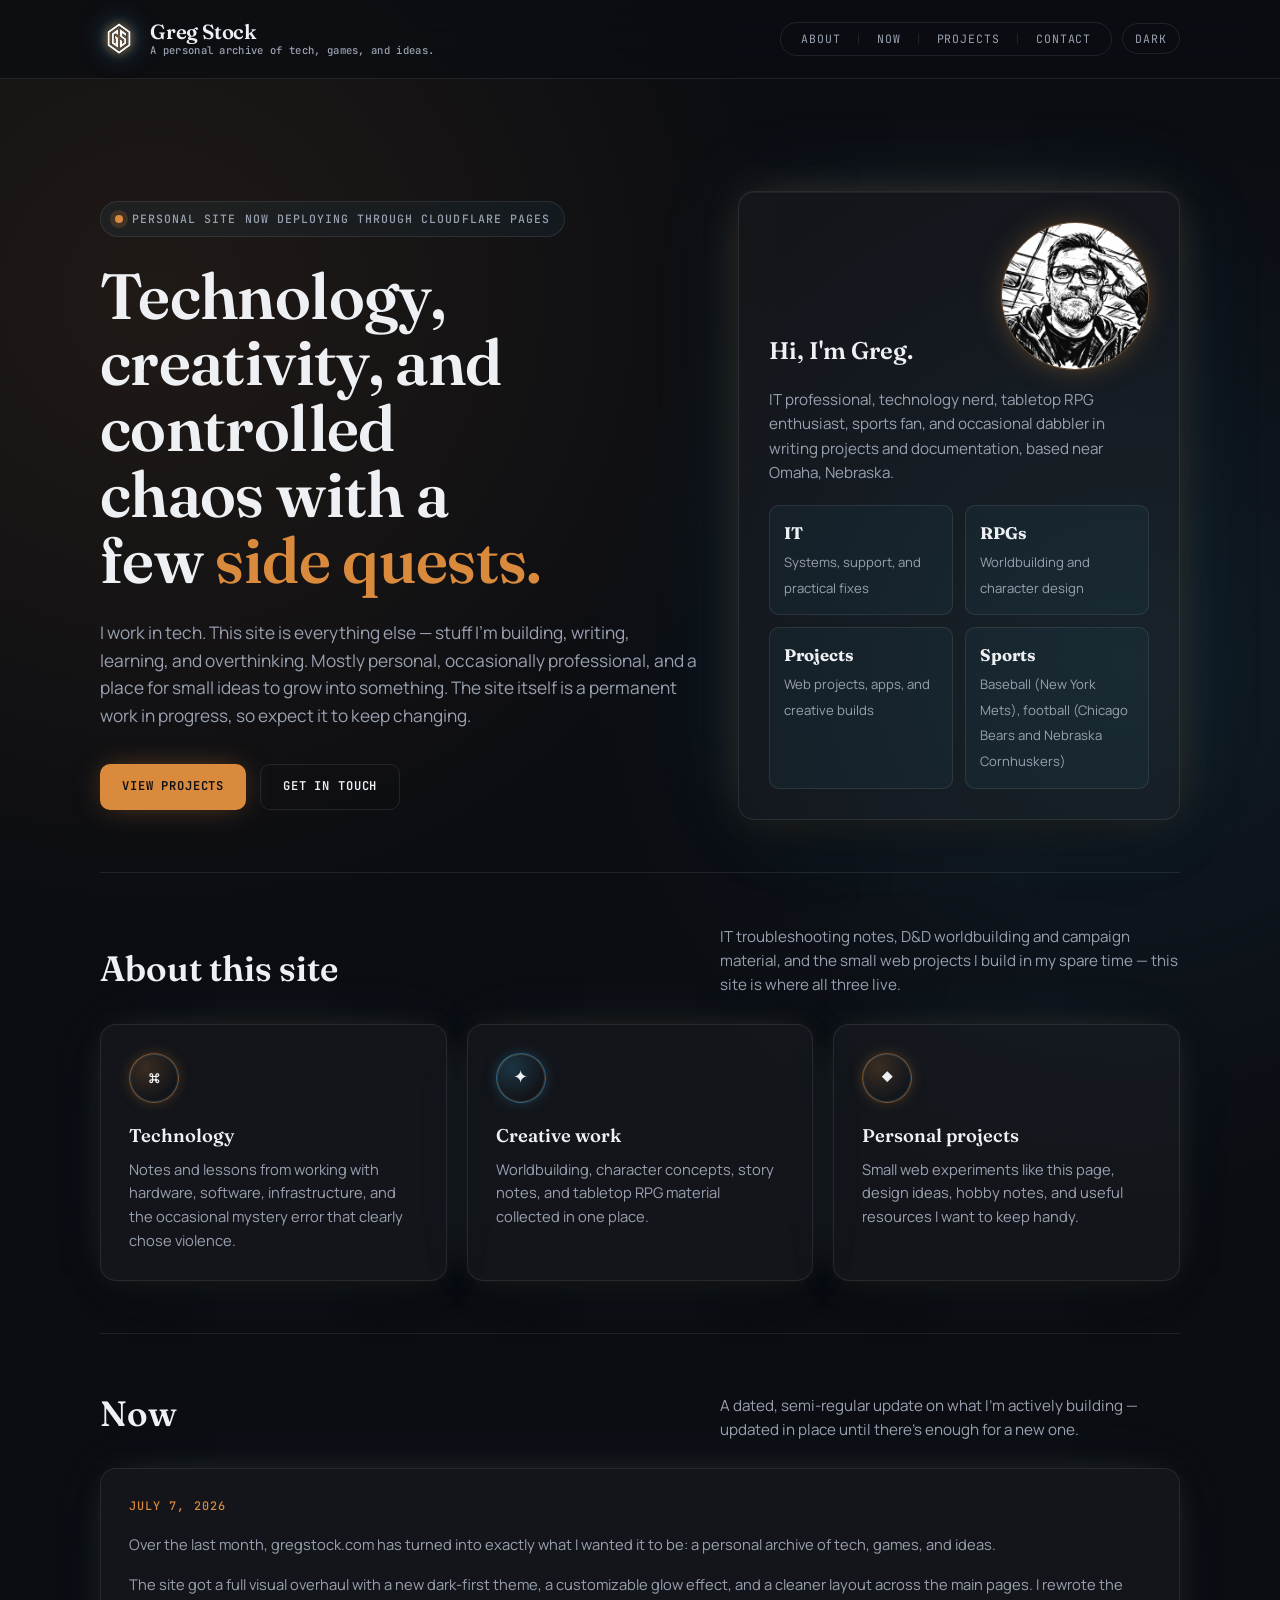
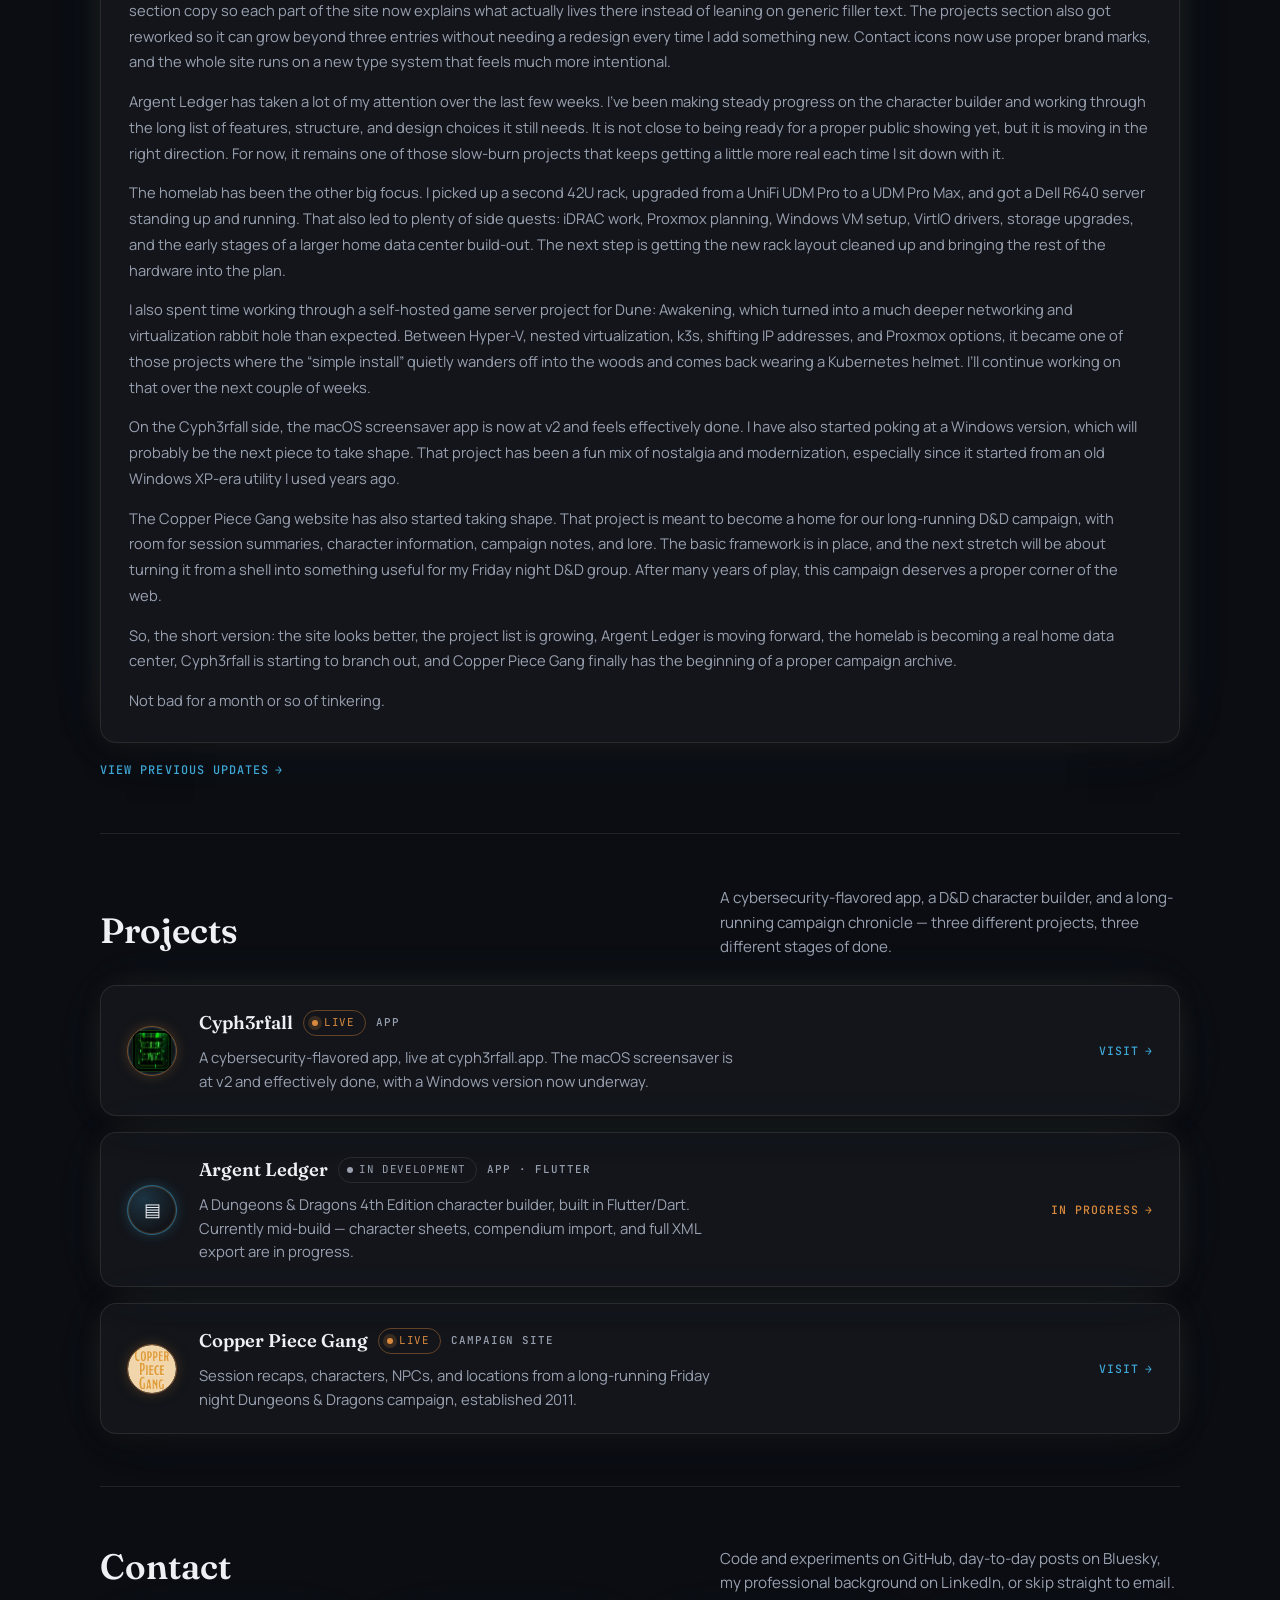
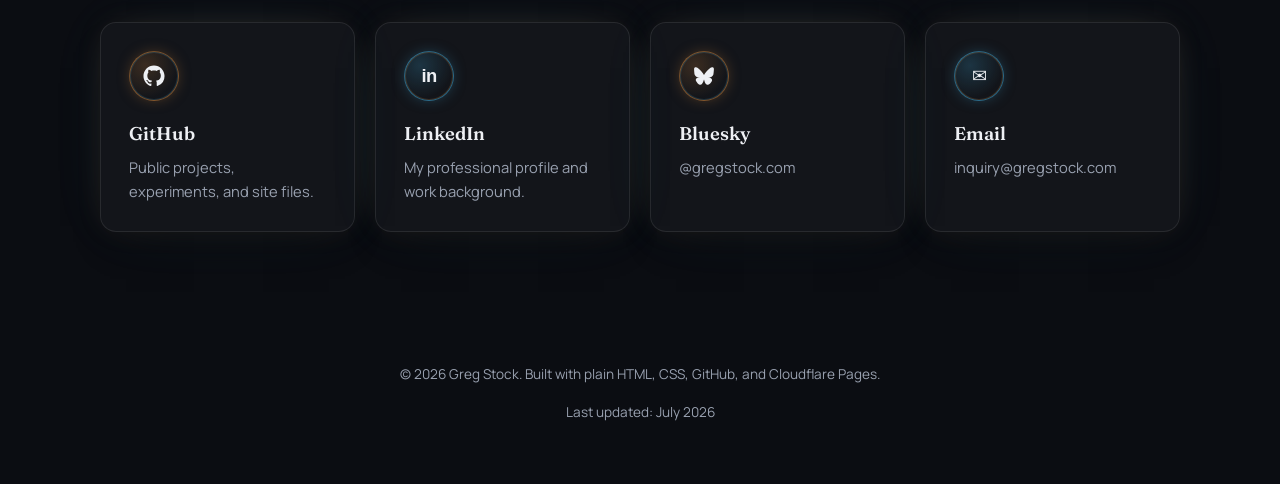
==== commit a89bfaa8: "Website Updates" ====
--- a/index.html
+++ b/index.html
@@ -3,15 +3,15 @@
 <head>
   <meta charset="UTF-8" />
   <meta name="viewport" content="width=device-width, initial-scale=1.0" />
-  <title>Greg Stock | Technology, Writing, and Projects</title>
-  <meta name="description" content="Personal homepage for Greg Stock: technology, writing, tabletop RPGs, sports, and creative projects." />
+  <title>Greg Stock | Technology, Games, and Ideas</title>
+  <meta name="description" content="Personal homepage for Greg Stock: technology, tabletop RPGs, homelab, and creative projects." />
   <link rel="preconnect" href="https://fonts.googleapis.com">
   <link rel="preconnect" href="https://fonts.gstatic.com" crossorigin>
-  <link href="https://fonts.googleapis.com/css2?family=Nunito:wght@300;400;600;700;800&display=swap" rel="stylesheet">
+  <link href="https://fonts.googleapis.com/css2?family=Fraunces:opsz,wght@9..144,600&family=Manrope:wght@400;500;700&family=JetBrains+Mono:wght@500;600&display=swap" rel="stylesheet">
   <link rel="stylesheet" href="assets/css/style.css">
   <link rel="icon" type="image/png" sizes="512x512" href="assets/images/favicon.png">
   <link rel="apple-touch-icon" href="assets/images/favicon.png">
-  <meta name="theme-color" content="#f5f7fb">
+  <meta name="theme-color" content="#0b0d12">
 </head>
 <body>
   <header>
@@ -20,24 +20,27 @@
         <span class="brand-mark">
           <img src="assets/images/favicon.png" alt="Greg Stock logo">
         </span>
-        <span>Greg Stock</span>
+        <span class="brand-text">
+          <span class="brand-name">Greg Stock</span>
+          <span class="brand-tagline">A personal archive of tech, games, and ideas.</span>
+        </span>
       </a>
-      <nav class="nav-links" aria-label="Primary navigation">
-        <a href="#about">About</a>
-        <a href="#projects">Projects</a>
-        <a href="#now">Now</a>
-        <a href="#contact">Contact</a>
-      </nav>
+      <div class="nav-right">
+        <nav class="nav-links" aria-label="Primary navigation">
+          <a href="#about">About</a><span class="nav-sep">|</span><a href="#now">Now</a><span class="nav-sep">|</span><a href="#projects">Projects</a><span class="nav-sep">|</span><a href="#contact">Contact</a>
+        </nav>
+        <button class="theme-toggle" id="themeToggle" type="button">Dark</button>
+      </div>
     </div>
   </header>
 
   <main id="top" class="page-shell">
     <section class="hero" aria-label="Introduction">
       <div>
-        <div class="eyebrow"><span class="pulse"></span> Personal site now deploying through Cloudflare Pages</div>
+        <div class="eyebrow mono-label"><span class="pulse"></span> Personal site now deploying through Cloudflare Pages</div>
         <h1>Technology, creativity, and controlled chaos with a few <span class="gradient-text">side quests.</span></h1>
         <p class="hero-copy">
-           I work in tech. This site is everything else — stuff I'm building, writing, learning, and overthinking. Mostly personal, occasionally professional, and a place for small ideas to grow into something. The site itself is a permanent work in progress, so expect it to keep changing.
+          I work in tech. This site is everything else — stuff I'm building, writing, learning, and overthinking. Mostly personal, occasionally professional, and a place for small ideas to grow into something. The site itself is a permanent work in progress, so expect it to keep changing.
         </p>
         <div class="hero-actions">
           <a class="button primary" href="#projects">View projects</a>
@@ -45,11 +48,13 @@
         </div>
       </div>
 
-      <aside class="profile-card" aria-label="Profile card">
-        <div class="avatar">
-          <img src="assets/images/favicon.png" alt="Greg Stock logo">
+      <aside class="panel" aria-label="Profile card">
+        <div class="panel-top">
+          <h2>Hi, I'm Greg.</h2>
+          <div class="avatar-ring">
+            <img src="assets/images/greg-avatar.png" alt="Greg Stock">
+          </div>
         </div>
-        <h2>Hi, I’m Greg.</h2>
         <p>
           IT professional, technology nerd, tabletop RPG enthusiast, sports fan, and occasional dabbler in writing projects and documentation, based near Omaha, Nebraska.
         </p>
@@ -77,23 +82,23 @@
     <section id="about">
       <div class="section-heading">
         <h2>About this site</h2>
-        <p>Three sections: Technology, Creative Work, and Personal Projects. At any given time, something in each one is half-finished, just started, or somehow both — like this site itself.</p>
+        <p>IT troubleshooting notes, D&amp;D worldbuilding and campaign material, and the small web projects I build in my spare time — this site is where all three live.</p>
       </div>
       <div class="card-grid">
         <article class="card">
-          <div class="icon">⌘</div>
+          <div class="gauge">&#8984;</div>
           <h3>Technology</h3>
           <p>Notes and lessons from working with hardware, software, infrastructure, and the occasional mystery error that clearly chose violence.</p>
         </article>
-        <article class="card">
-          <div class="icon">✦</div>
+        <article class="card on-accent-2">
+          <div class="gauge">&#10022;</div>
           <h3>Creative work</h3>
           <p>Worldbuilding, character concepts, story notes, and tabletop RPG material collected in one place.</p>
         </article>
         <article class="card">
-          <div class="icon">◆</div>
+          <div class="gauge">&#9670;</div>
           <h3>Personal projects</h3>
-          <p>Small web experiments-like this page, design ideas, hobby notes, and useful resources I want to keep handy.</p>
+          <p>Small web experiments like this page, design ideas, hobby notes, and useful resources I want to keep handy.</p>
         </article>
       </div>
     </section>
@@ -101,46 +106,68 @@
     <section id="now">
       <div class="section-heading">
         <h2>Now</h2>
-      </div>
-      <article class="now-post card">
-        <time class="now-date" datetime="2026-05-28">May 28, 2026</time>
-        <p>
-          The personal site has been the main focus lately. What started as a simple placeholder has been taking shape — new sections, cleaner navigation, and a clearer sense of what this site is actually for. Getting a personal homepage off the ground sounds straightforward until you're actually doing it, and it turns out there are a lot of small decisions that add up fast.
-        </p>
-        <p>
-          The projects section is live with Cyph3rfall as the first entry, and Argent Ledger holding a spot as work continues on it. A roadmap section captures what's on deck for the site, and the overall structure is starting to feel like something worth adding to rather than a placeholder waiting to become real.
-        </p>
-        <p>
-          On the Cyph3rfall side, active development continues on the app. More will surface here as things take shape.
-        </p>
+        <p>A dated, semi-regular update on what I'm actively building — updated in place until there's enough for a new one.</p>
+      </div>
+      <article class="card now-post">
+        <time class="mono-label" datetime="2026-07-07">July 7, 2026</time>
+        <p>Over the last month, gregstock.com has turned into exactly what I wanted it to be: a personal archive of tech, games, and ideas.</p>
+        <p>The site got a full visual overhaul with a new dark-first theme, a customizable glow effect, and a cleaner layout across the main pages. I rewrote the section copy so each part of the site now explains what actually lives there instead of leaning on generic filler text. The projects section also got reworked so it can grow beyond three entries without needing a redesign every time I add something new. Contact icons now use proper brand marks, and the whole site runs on a new type system that feels much more intentional.</p>
+        <p>Argent Ledger has taken a lot of my attention over the last few weeks. I&rsquo;ve been making steady progress on the character builder and working through the long list of features, structure, and design choices it still needs. It is not close to being ready for a proper public showing yet, but it is moving in the right direction. For now, it remains one of those slow-burn projects that keeps getting a little more real each time I sit down with it.</p>
+        <p>The homelab has been the other big focus. I picked up a second 42U rack, upgraded from a UniFi UDM Pro to a UDM Pro Max, and got a Dell R640 server standing up and running. That also led to plenty of side quests: iDRAC work, Proxmox planning, Windows VM setup, VirtIO drivers, storage upgrades, and the early stages of a larger home data center build-out. The next step is getting the new rack layout cleaned up and bringing the rest of the hardware into the plan.</p>
+        <p>I also spent time working through a self-hosted game server project for Dune: Awakening, which turned into a much deeper networking and virtualization rabbit hole than expected. Between Hyper-V, nested virtualization, k3s, shifting IP addresses, and Proxmox options, it became one of those projects where the &ldquo;simple install&rdquo; quietly wanders off into the woods and comes back wearing a Kubernetes helmet. I&rsquo;ll continue working on that over the next couple of weeks.</p>
+        <p>On the Cyph3rfall side, the macOS screensaver app is now at v2 and feels effectively done. I have also started poking at a Windows version, which will probably be the next piece to take shape. That project has been a fun mix of nostalgia and modernization, especially since it started from an old Windows XP-era utility I used years ago.</p>
+        <p>The Copper Piece Gang website has also started taking shape. That project is meant to become a home for our long-running D&amp;D campaign, with room for session summaries, character information, campaign notes, and lore. The basic framework is in place, and the next stretch will be about turning it from a shell into something useful for my Friday night D&amp;D group. After many years of play, this campaign deserves a proper corner of the web.</p>
+        <p>So, the short version: the site looks better, the project list is growing, Argent Ledger is moving forward, the homelab is becoming a real home data center, Cyph3rfall is starting to branch out, and Copper Piece Gang finally has the beginning of a proper campaign archive.</p>
+        <p>Not bad for a month or so of tinkering.</p>
       </article>
-    </section>
-
-
-<section id="projects">
+      <a class="archive-link mono-label" href="previous-updates.html">View previous updates <span class="arrow">&#8594;</span></a>
+    </section>
+
+    <section id="projects">
       <div class="section-heading">
         <h2>Projects</h2>
-        <p>A collection of active and past projects — web apps, tools, and creative builds.</p>
-      </div>
-      <div class="card-grid">
-        <a class="card" href="https://cyph3rfall.app" target="_blank" rel="noopener noreferrer" aria-label="Visit Cyph3rfall">
-          <div class="icon">
+        <p>A cybersecurity-flavored app, a D&amp;D character builder, and a long-running campaign chronicle — three different projects, three different stages of done.</p>
+      </div>
+      <div class="project-list">
+        <a class="project-row" href="https://cyph3rfall.app" target="_blank" rel="noopener noreferrer" aria-label="Visit Cyph3rfall">
+          <div class="gauge gauge-image">
             <img src="assets/images/cyph3rfall-favicon.png" alt="Cyph3rfall">
           </div>
-          <h3>Cyph3rfall</h3>
-          <p>Visit the project site at cyph3rfall.app.</p>
-        </a>
-        <article class="card">
-          <div class="icon">02</div>
-          <h3>Argent Ledger</h3>
-          <p>A D&amp;D 4th Edition character builder built with Flutter. Currently in development.</p>
-        </article>
-        <a class="card" href="https://copperpiecegang.com/" target="_blank" rel="noopener noreferrer" aria-label="Visit Copper Piece Gang">
-          <div class="icon">
+          <div class="project-body">
+            <div class="project-top">
+              <h3>Cyph3rfall</h3>
+              <span class="status-chip is-live"><span class="status-dot"></span>Live</span>
+              <span class="type-chip mono-label">App</span>
+            </div>
+            <p>A cybersecurity-flavored app, live at cyph3rfall.app. The macOS screensaver is at v2 and effectively done, with a Windows version now underway.</p>
+          </div>
+          <div class="project-go mono-label">Visit <span class="arrow">&#8594;</span></div>
+        </a>
+        <article class="project-row on-accent-2">
+          <div class="gauge">&#9636;</div>
+          <div class="project-body">
+            <div class="project-top">
+              <h3>Argent Ledger</h3>
+              <span class="status-chip"><span class="status-dot"></span>In development</span>
+              <span class="type-chip mono-label">App &middot; Flutter</span>
+            </div>
+            <p>A Dungeons &amp; Dragons 4th Edition character builder, built in Flutter/Dart. Currently mid-build — character sheets, compendium import, and full XML export are in progress.</p>
+          </div>
+          <div class="project-go mono-label">In progress <span class="arrow">&#8594;</span></div>
+        </article>
+        <a class="project-row" href="https://copperpiecegang.com/" target="_blank" rel="noopener noreferrer" aria-label="Visit Copper Piece Gang">
+          <div class="gauge gauge-image">
             <img src="assets/images/cpg-favicon.png" alt="Copper Piece Gang">
           </div>
-          <h3>Copper Piece Gang</h3>
-          <p>A D&amp;D campaign site with session recaps, characters, and chronicles from a long-running Friday night game.</p>
+          <div class="project-body">
+            <div class="project-top">
+              <h3>Copper Piece Gang</h3>
+              <span class="status-chip is-live"><span class="status-dot"></span>Live</span>
+              <span class="type-chip mono-label">Campaign site</span>
+            </div>
+            <p>Session recaps, characters, NPCs, and locations from a long-running Friday night Dungeons &amp; Dragons campaign, established 2011.</p>
+          </div>
+          <div class="project-go mono-label">Visit <span class="arrow">&#8594;</span></div>
         </a>
       </div>
     </section>
@@ -148,34 +175,34 @@
     <section id="contact">
       <div class="section-heading">
         <h2>Contact</h2>
-        <p>A few useful links for my public projects, professional background, and direct contact.</p>
-      </div>
-      <div class="card-grid">
+        <p>Code and experiments on GitHub, day-to-day posts on Bluesky, my professional background on LinkedIn, or skip straight to email.</p>
+      </div>
+      <div class="card-grid cols-4">
         <a class="card" href="https://github.com/ikaazu" target="_blank" rel="noopener noreferrer" aria-label="Visit Greg Stock on GitHub">
-        <div class="icon github-icon" aria-hidden="true">
-        <svg viewBox="0 0 24 24" role="img">
-        <path d="M12 .5C5.65.5.5 5.65.5 12c0 5.1 3.29 9.42 7.86 10.95.58.1.79-.25.79-.56v-2.17c-3.2.7-3.87-1.37-3.87-1.37-.53-1.34-1.29-1.7-1.29-1.7-1.05-.72.08-.7.08-.7 1.16.08 1.77 1.2 1.77 1.2 1.04 1.76 2.72 1.25 3.38.96.1-.75.4-1.25.73-1.54-2.55-.29-5.23-1.28-5.23-5.68 0-1.25.45-2.28 1.19-3.08-.12-.29-.52-1.46.11-3.04 0 0 .97-.31 3.18 1.18.92-.26 1.9-.38 2.88-.39.98.01 1.96.13 2.88.39 2.21-1.49 3.18-1.18 3.18-1.18.63 1.58.23 2.75.11 3.04.74.8 1.19 1.83 1.19 3.08 0 4.41-2.69 5.38-5.25 5.67.41.36.78 1.06.78 2.14v3.19c0 .31.21.67.8.56A11.51 11.51 0 0 0 23.5 12C23.5 5.65 18.35.5 12 .5Z"/>
-        </svg>
-      </div>
-        <h3>GitHub</h3>
-        <p>Public projects, experiments, and site files.</p>
-        </a>
-        <a class="card" href="https://www.linkedin.com/in/gstock/" target="_blank" rel="noopener noreferrer" aria-label="Visit Greg Stock on LinkedIn">
-          <div class="icon linkedin-icon">in</div>
+          <div class="gauge">
+            <svg viewBox="0 0 24 24" role="img" aria-label="GitHub">
+              <path d="M12 .5C5.65.5.5 5.65.5 12c0 5.1 3.29 9.42 7.86 10.95.58.1.79-.25.79-.56v-2.17c-3.2.7-3.87-1.37-3.87-1.37-.53-1.34-1.29-1.7-1.29-1.7-1.05-.72.08-.7.08-.7 1.16.08 1.77 1.2 1.77 1.2 1.04 1.76 2.72 1.25 3.38.96.1-.75.4-1.25.73-1.54-2.55-.29-5.23-1.28-5.23-5.68 0-1.25.45-2.28 1.19-3.08-.12-.29-.52-1.46.11-3.04 0 0 .97-.31 3.18 1.18.92-.26 1.9-.38 2.88-.39.98.01 1.96.13 2.88.39 2.21-1.49 3.18-1.18 3.18-1.18.63 1.58.23 2.75.11 3.04.74.8 1.19 1.83 1.19 3.08 0 4.41-2.69 5.38-5.25 5.67.41.36.78 1.06.78 2.14v3.19c0 .31.21.67.8.56A11.51 11.51 0 0 0 23.5 12C23.5 5.65 18.35.5 12 .5Z"/>
+            </svg>
+          </div>
+          <h3>GitHub</h3>
+          <p>Public projects, experiments, and site files.</p>
+        </a>
+        <a class="card on-accent-2" href="https://www.linkedin.com/in/gstock/" target="_blank" rel="noopener noreferrer" aria-label="Visit Greg Stock on LinkedIn">
+          <div class="gauge linkedin-mark">in</div>
           <h3>LinkedIn</h3>
           <p>My professional profile and work background.</p>
         </a>
         <a class="card" href="https://bsky.app/profile/gregstock.com" target="_blank" rel="noopener noreferrer" aria-label="Visit Greg Stock on Bluesky">
-          <div class="icon bluesky-icon" aria-hidden="true">
-            <svg viewBox="0 0 640 640" role="img">
+          <div class="gauge">
+            <svg viewBox="0 0 640 640" role="img" aria-label="Bluesky">
               <path d="M439.8 358.7c-3.3-.4-6.7-.8-10-1.3c3.4.4 6.7.9 10 1.3M320 291.1c-26.1-50.7-97.1-145.2-163.1-191.8c-63.3-44.7-87.4-37-103.3-29.8C35.3 77.8 32 105.9 32 122.4S41.1 258 47 277.9c19.5 65.7 89.1 87.9 153.2 80.7c3.3-.5 6.6-.9 10-1.4c-3.3.5-6.6 1-10 1.4c-93.9 14-177.3 48.2-67.9 169.9C252.6 653.1 297.1 501.8 320 425.1c22.9 76.7 49.2 222.5 185.6 103.4c102.4-103.4 28.1-156-65.8-169.9c-3.3-.4-6.7-.8-10-1.3c3.4.4 6.7.9 10 1.3c64.1 7.1 133.6-15.1 153.2-80.7c5.9-19.9 15-138.9 15-155.5s-3.3-44.7-21.6-52.9c-15.8-7.1-40-14.9-103.2 29.8c-66.1 46.6-137.1 141.1-163.2 191.8"/>
             </svg>
           </div>
           <h3>Bluesky</h3>
           <p>@gregstock.com</p>
         </a>
-        <a class="card" href="mailto:inquiry@gregstock.com" aria-label="Send an email to Greg Stock">
-          <div class="icon">✉</div>
+        <a class="card on-accent-2" href="mailto:inquiry@gregstock.com" aria-label="Send an email to Greg Stock">
+          <div class="gauge">&#9993;</div>
           <h3>Email</h3>
           <p>inquiry@gregstock.com</p>
         </a>
@@ -185,24 +212,8 @@
 
   <footer>
     <div class="page-shell footer-inner">
-      <div class="theme-controls footer-theme-controls" aria-label="Theme controls">
-        <label for="accentPicker">
-          Accent
-          <input type="color" id="accentPicker" value="#0e7eaf">
-        </label>
-
-        <label for="accentTwoPicker">
-          Accent 2
-          <input type="color" id="accentTwoPicker" value="#b7cbd7">
-        </label>
-
-        <button type="button" id="darkModeButton">Dark</button>
-        <button type="button" id="lightModeButton">Light</button>
-        <button type="button" id="resetThemeButton">Reset</button>
-      </div>
-
-      <p>© <span id="year"></span> Greg Stock. Built with plain HTML, CSS, GitHub, and Cloudflare Pages.</p>
-      <p>Last updated: May 2026</p>
+      <p>&copy; <span id="year"></span> Greg Stock. Built with plain HTML, CSS, GitHub, and Cloudflare Pages.</p>
+      <p>Last updated: July 2026</p>
     </div>
   </footer>
 
@@ -210,78 +221,18 @@
     document.getElementById('year').textContent = new Date().getFullYear();
 
     const root = document.documentElement;
-    const accentPicker = document.getElementById('accentPicker');
-    const accentTwoPicker = document.getElementById('accentTwoPicker');
-    const darkModeButton = document.getElementById('darkModeButton');
-    const lightModeButton = document.getElementById('lightModeButton');
-    const resetThemeButton = document.getElementById('resetThemeButton');
-
-    const defaultTheme = {
-      mode: "light",
-      accent: "#0e7eaf",
-      accentTwo: "#b7cbd7"
-}   ;
-
-    function hexToRgb(hex) {
-      const cleanHex = hex.replace('#', '');
-      const value = parseInt(cleanHex, 16);
-      return `${(value >> 16) & 255}, ${(value >> 8) & 255}, ${value & 255}`;
-    }
-
-    function getSavedTheme() {
-      const savedTheme = localStorage.getItem('gregstockTheme');
-
-      if (!savedTheme) {
-        return defaultTheme;
-      }
-
-      try {
-        return { ...defaultTheme, ...JSON.parse(savedTheme) };
-      } catch {
-        return defaultTheme;
-      }
-    }
-
-    function applyTheme(theme) {
-      root.dataset.theme = theme.mode;
-      root.style.setProperty('--accent', theme.accent);
-      root.style.setProperty('--accent-2', theme.accentTwo);
-      root.style.setProperty('--accent-rgb', hexToRgb(theme.accent));
-      root.style.setProperty('--accent-2-rgb', hexToRgb(theme.accentTwo));
-
-      accentPicker.value = theme.accent;
-      accentTwoPicker.value = theme.accentTwo;
-
-      localStorage.setItem('gregstockTheme', JSON.stringify(theme));
-    }
-
-    let currentTheme = getSavedTheme();
-    applyTheme(currentTheme);
-
-    accentPicker.addEventListener('input', (event) => {
-      currentTheme = { ...currentTheme, accent: event.target.value };
-      applyTheme(currentTheme);
-    });
-
-    accentTwoPicker.addEventListener('input', (event) => {
-      currentTheme = { ...currentTheme, accentTwo: event.target.value };
-      applyTheme(currentTheme);
-    });
-
-    darkModeButton.addEventListener('click', () => {
-      currentTheme = { ...currentTheme, mode: 'dark' };
-      applyTheme(currentTheme);
-    });
-
-    lightModeButton.addEventListener('click', () => {
-      currentTheme = { ...currentTheme, mode: 'light' };
-      applyTheme(currentTheme);
-    });
-
-    resetThemeButton.addEventListener('click', () => {
-      currentTheme = { ...defaultTheme };
-      localStorage.removeItem('gregstockTheme');
-      applyTheme(currentTheme);
+    const themeToggle = document.getElementById('themeToggle');
+
+    const savedMode = localStorage.getItem('gregstockThemeMode');
+    const initialMode = savedMode === 'light' ? 'light' : 'dark';
+    root.dataset.theme = initialMode;
+    themeToggle.textContent = initialMode === 'dark' ? 'Dark' : 'Light';
+
+    themeToggle.addEventListener('click', () => {
+      const nextMode = root.dataset.theme === 'dark' ? 'light' : 'dark';
+      root.dataset.theme = nextMode;
+      themeToggle.textContent = nextMode === 'dark' ? 'Dark' : 'Light';
+      localStorage.setItem('gregstockThemeMode', nextMode);
     });
   </script>
 </body>
--- a/assets/css/style.css
+++ b/assets/css/style.css
@@ -1,525 +1,751 @@
-    :root {
-      --bg: #0e1117;
-      --bg-soft: #151a23;
-      --card: rgba(255, 255, 255, 0.07);
-      --card-hover: rgba(255, 255, 255, 0.095);
-      --card-border: rgba(255, 255, 255, 0.12);
-      --text: #f4f7fb;
-      --muted: #aab3c2;
-      --accent: #0e7eaf;
-      --accent-2: #b7cbd7;
-      --accent-rgb: 14, 126, 175;
-      --accent-2-rgb: 183, 203, 215;
-      --header-bg: rgba(14, 17, 23, 0.72);
-      --soft-control-bg: rgba(255, 255, 255, 0.06);
-      --soft-control-hover: rgba(255, 255, 255, 0.12);
-      --stat-bg: rgba(0, 0, 0, 0.18);
-      --shadow: 0 20px 60px rgba(0, 0, 0, 0.35);
-      --radius: 10px;
-    }
-
-    html[data-theme="light"] {
-      --bg: #f5f7fb;
-      --bg-soft: #ffffff;
-      --card: rgba(255, 255, 255, 0.82);
-      --card-hover: rgba(255, 255, 255, 0.96);
-      --card-border: rgba(20, 24, 33, 0.12);
-      --text: #141821;
-      --muted: #566174;
-      --header-bg: rgba(245, 247, 251, 0.78);
-      --soft-control-bg: rgba(20, 24, 33, 0.06);
-      --soft-control-hover: rgba(20, 24, 33, 0.1);
-      --stat-bg: rgba(20, 24, 33, 0.06);
-      --shadow: 0 20px 60px rgba(20, 24, 33, 0.14);
-    }
-
-    * {
-      box-sizing: border-box;
-    }
-
-    html {
-      scroll-behavior: smooth;
-    }
-
-    body {
-      margin: 0;
-      font-family: 'Nunito', ui-sans-serif, system-ui, -apple-system, sans-serif;
-      color: var(--text);
-      background:
-        radial-gradient(circle at top left, rgba(var(--accent-rgb), 0.07), transparent 34rem),
-        radial-gradient(circle at 80% 10%, rgba(var(--accent-2-rgb), 0.05), transparent 28rem),
-        var(--bg);
-      min-height: 100vh;
-      line-height: 1.6;
-    }
-
-    a {
-      color: inherit;
-      text-decoration: none;
-    }
-
-    .page-shell {
-      width: min(1120px, calc(100% - 32px));
-      margin: 0 auto;
-    }
-
-    header {
-      position: sticky;
-      top: 0;
-      z-index: 10;
-      backdrop-filter: blur(18px);
-      background: var(--header-bg);
-      border-bottom: 1px solid rgba(255, 255, 255, 0.08);
-    }
-
-    .nav {
-      display: flex;
-      align-items: center;
-      justify-content: space-between;
-      gap: 24px;
-      padding: 18px 0;
-    }
-
-    .brand {
-      display: flex;
-      align-items: center;
-      gap: 12px;
-      font-weight: 800;
-      letter-spacing: 0.02em;
-    }
-
-    .brand-mark {
-      display: grid;
-      place-items: center;
-      width: 40px;
-      height: 40px;
-      border-radius: 14px;
-      background: linear-gradient(135deg, var(--accent), var(--accent-2));
-      box-shadow: 0 10px 30px rgba(var(--accent-rgb), 0.25);
-      overflow: hidden;
-    }
-
-    .brand-mark img {
-      width: 100%;
-      height: 100%;
-      object-fit: cover;
-      display: block;
-    }
-
-    .nav-links {
-      display: flex;
-      flex-wrap: wrap;
-      justify-content: flex-end;
-      gap: 8px;
-    }
-
-    .nav-links a {
-      padding: 8px 12px;
-      border-radius: 999px;
-      color: var(--muted);
-      transition: 160ms ease;
-    }
-
-    .nav-links a:hover,
-    .nav-links a:focus {
-      color: var(--text);
-      background: var(--soft-control-hover);
-    }
-
-    .theme-controls {
-      display: flex;
-      align-items: center;
-      justify-content: center;
-      flex-wrap: wrap;
-      gap: 8px;
-      max-width: 100%;
-    }
-
-    .theme-controls label {
-      display: inline-flex;
-      align-items: center;
-      gap: 8px;
-      padding: 6px 10px;
-      border: 1px solid var(--card-border);
-      border-radius: 999px;
-      color: var(--muted);
-      background: var(--soft-control-bg);
-      font-size: 0.85rem;
-    }
-
-    .theme-controls input[type="color"] {
-      width: 28px;
-      height: 28px;
-      padding: 0;
-      border: 0;
-      border-radius: 999px;
-      background: transparent;
-      cursor: pointer;
-    }
-
-    .theme-controls button {
-      min-height: 32px;
-      padding: 0 10px;
-      border: 1px solid var(--card-border);
-      border-radius: 999px;
-      color: var(--text);
-      background: var(--soft-control-bg);
-      cursor: pointer;
-      font: inherit;
-      font-size: 0.85rem;
-      transition: 160ms ease;
-    }
-
-    .theme-controls button:hover,
-    .theme-controls button:focus {
-      background: var(--soft-control-hover);
-    }
-
-    main {
-      padding: 64px 0 40px;
-    }
-
-    .hero {
-      display: grid;
-      grid-template-columns: minmax(0, 1.15fr) minmax(280px, 0.85fr);
-      gap: 32px;
-      align-items: center;
-      min-height: 68vh;
-    }
-
-    .eyebrow {
-      display: inline-flex;
-      align-items: center;
-      gap: 8px;
-      padding: 8px 12px;
-      margin-bottom: 22px;
-      border: 1px solid var(--card-border);
-      border-radius: 999px;
-      color: var(--muted);
-      background: var(--soft-control-bg);
-    }
-
-    .pulse {
-      width: 9px;
-      height: 9px;
-      border-radius: 999px;
-      background: var(--accent);
-      box-shadow: 0 0 0 6px rgba(var(--accent-rgb), 0.14);
-    }
-
-    h1 {
-      margin: 0;
-      max-width: 780px;
-      font-size: clamp(2.4rem, 5.5vw, 4.6rem);
-      line-height: 0.95;
-      letter-spacing: -0.07em;
-    }
-
-    .gradient-text {
-      color: var(--accent);
-    }
-
-    .hero-copy {
-      max-width: 680px;
-      margin: 24px 0 0;
-      color: var(--muted);
-      font-size: 1.12rem;
-    }
-
-    .hero-actions {
-      display: flex;
-      flex-wrap: wrap;
-      gap: 14px;
-      margin-top: 32px;
-    }
-
-    .button {
-      display: inline-flex;
-      align-items: center;
-      justify-content: center;
-      min-height: 46px;
-      padding: 0 20px;
-      border-radius: 10px;
-      border: 1px solid var(--card-border);
-      font-weight: 700;
-      transition: 160ms ease;
-    }
-
-    .button.primary {
-      color: #0e1117;
-      background: var(--accent);
-      border: 0;
-    }
-
-    .button.secondary {
-      color: var(--text);
-      background: var(--soft-control-bg);
-    }
-
-    .button:hover,
-    .button:focus {
-      transform: translateY(-2px);
-      box-shadow: var(--shadow);
-    }
-
-    .profile-card {
-      position: relative;
-      padding: 26px;
-      border: 1px solid var(--card-border);
-      border-radius: var(--radius);
-      background: var(--card);
-      box-shadow: var(--shadow);
-      overflow: hidden;
-    }
-
-    .avatar {
-      display: grid;
-      place-items: center;
-      width: 108px;
-      height: 108px;
-      margin-bottom: 22px;
-      border-radius: 30px;
-      background: linear-gradient(135deg, rgba(var(--accent-rgb), 0.95), rgba(var(--accent-2-rgb), 0.95));
-      overflow: hidden;
-    }
-
-    .avatar img {
-      width: 100%;
-      height: 100%;
-      object-fit: cover;
-      display: block;
-    }
-
-    .profile-card h2 {
-      margin: 0 0 10px;
-      font-size: 1.6rem;
-      line-height: 1.1;
-    }
-
-    .profile-card p {
-      margin: 0 0 18px;
-      color: var(--muted);
-    }
-
-    .stat-grid {
-      display: grid;
-      grid-template-columns: repeat(2, 1fr);
-      gap: 12px;
-      margin-top: 22px;
-    }
-
-    .stat {
-      padding: 14px;
-      border-radius: 8px;
-      background: var(--stat-bg);
-      border: 1px solid rgba(255, 255, 255, 0.08);
-    }
-
-    .stat strong {
-      display: block;
-      font-size: 1.15rem;
-    }
-
-    .stat span {
-      color: var(--muted);
-      font-size: 0.92rem;
-    }
-
-    section {
-      padding: 44px 0;
-      scroll-margin-top: 88px;
-    }
-
-    section + section {
-      border-top: 1px solid var(--card-border);
-    }
-
-    .section-heading {
-      display: flex;
-      align-items: end;
-      justify-content: space-between;
-      gap: 24px;
-      margin-bottom: 20px;
-    }
-
-    .section-heading h2 {
-      margin: 0;
-      font-size: clamp(1.8rem, 3vw, 2.6rem);
-      letter-spacing: -0.04em;
-    }
-
-    .section-heading p {
-      max-width: 520px;
-      margin: 0;
-      color: var(--muted);
-    }
-
-    .card-grid {
-      display: grid;
-      grid-template-columns: repeat(3, 1fr);
-      gap: 18px;
-    }
-
-    @media (min-width: 861px) {
-      #contact .card-grid {
-        grid-template-columns: repeat(4, 1fr);
-      }
-    }
-
-    .card {
-      padding: 22px;
-      border: 1px solid var(--card-border);
-      border-radius: var(--radius);
-      background: var(--card);
-      box-shadow: 0 14px 36px rgba(0, 0, 0, 0.22);
-      transition: 160ms ease;
-    }
-
-    .card:hover {
-      transform: translateY(-4px);
-      background: var(--card-hover);
-    }
-
-    .card .icon {
-      display: grid;
-      place-items: center;
-      width: 48px;
-      height: 48px;
-      margin-bottom: 16px;
-      border-radius: 16px;
-      background: rgba(var(--accent-rgb), 0.12);
-      color: var(--accent);
-      font-size: 1.35rem;
-    }
-
-    .card .icon:has(img) {
-      background: none;
-      padding: 0;
-      overflow: hidden;
-    }
-
-    .card .icon img {
-      width: 100%;
-      height: 100%;
-      object-fit: cover;
-      border-radius: 12px;
-      display: block;
-    }
-
-    .github-icon svg,
-    .bluesky-icon svg {
-      width: 24px;
-      height: 24px;
-      fill: currentColor;
-      display: block;
-    }
-
-    .linkedin-icon {
-      font-family: Arial, Helvetica, sans-serif;
-      font-weight: 800;
-      letter-spacing: -0.04em;
-      text-transform: lowercase;
-    }
-
-    .card h3 {
-      margin: 0 0 8px;
-      font-size: 1.2rem;
-    }
-
-    .card p {
-      margin: 0;
-      color: var(--muted);
-    }
-
-    .now-post {
-      width: 100%;
-    }
-
-    .now-date {
-      display: block;
-      margin-bottom: 16px;
-      font-size: 0.88rem;
-      font-weight: 600;
-      letter-spacing: 0.05em;
-      text-transform: uppercase;
-      color: var(--accent);
-    }
-
-    .now-post p {
-      margin: 0;
-      color: var(--muted);
-      line-height: 1.75;
-    }
-
-    .now-post p + p {
-      margin-top: 14px;
-    }
-
-    footer {
-      padding: 36px 0 56px;
-      color: var(--muted);
-      text-align: center;
-    }
-
-    .footer-inner {
-      display: grid;
-      gap: 18px;
-      justify-items: center;
-    }
-
-    .footer-inner p {
-      margin: 0;
-    }
-
-    @media (max-width: 860px) {
-      .hero {
-        grid-template-columns: 1fr;
-      }
-
-      .card-grid {
-        grid-template-columns: 1fr;
-      }
-
-      .section-heading {
-        display: block;
-      }
-
-      .section-heading p {
-        margin-top: 8px;
-      }
-    }
-
-    @media (max-width: 560px) {
-      .nav {
-        align-items: center;
-        flex-direction: column;
-        gap: 14px;
-      }
-
-      .nav-links {
-        justify-content: center;
-        gap: 4px;
-      }
-
-      .nav-links a {
-        padding: 6px 8px;
-        font-size: 0.95rem;
-      }
-
-      main {
-        padding-top: 36px;
-      }
-
-      .stat-grid {
-        grid-template-columns: 1fr;
-      }
-
-      .theme-controls {
-        gap: 6px;
-      }
-
-      .theme-controls label,
-      .theme-controls button {
-        font-size: 0.8rem;
-      }
-    }+:root {
+  --bg: #0b0d12;
+  --bg-soft: #12151d;
+  --surface: rgba(255, 255, 255, 0.035);
+  --card-hover: rgba(255, 255, 255, 0.06);
+  --border: rgba(255, 255, 255, 0.09);
+  --text: #eef0f4;
+  --muted: #99a1b0;
+  --accent: #d98a3d;
+  --accent-2: #3fa7d6;
+  --accent-rgb: 217, 138, 61;
+  --accent-2-rgb: 63, 167, 214;
+  --header-bg: rgba(11, 13, 18, 0.72);
+  --radius: 16px;
+  --radius-sm: 10px;
+}
+
+html[data-theme="light"] {
+  --bg: #f6f4ef;
+  --bg-soft: #ffffff;
+  --surface: #ffffff;
+  --card-hover: #fbfaf7;
+  --border: rgba(28, 26, 23, 0.1);
+  --text: #1c1a17;
+  --muted: #6b675f;
+  --accent: #b56a24;
+  --accent-2: #1c7fa8;
+  --accent-rgb: 181, 106, 36;
+  --accent-2-rgb: 28, 127, 168;
+  --header-bg: rgba(246, 244, 239, 0.78);
+}
+
+* {
+  box-sizing: border-box;
+}
+
+html {
+  scroll-behavior: smooth;
+}
+
+body {
+  margin: 0;
+  font-family: 'Manrope', ui-sans-serif, system-ui, -apple-system, sans-serif;
+  color: var(--text);
+  background: var(--bg);
+  background-image:
+    radial-gradient(circle at 12% 8%, rgba(var(--accent-rgb), 0.1), transparent 40rem),
+    radial-gradient(circle at 88% 18%, rgba(var(--accent-2-rgb), 0.09), transparent 34rem);
+  min-height: 100vh;
+  line-height: 1.6;
+}
+
+a {
+  color: inherit;
+  text-decoration: none;
+}
+
+.page-shell {
+  width: min(1080px, calc(100% - 40px));
+  margin: 0 auto;
+}
+
+.mono-label {
+  font-family: 'JetBrains Mono', ui-monospace, monospace;
+  font-weight: 500;
+  text-transform: uppercase;
+  letter-spacing: 0.09em;
+}
+
+header {
+  position: sticky;
+  top: 0;
+  z-index: 10;
+  backdrop-filter: blur(18px);
+  background: var(--header-bg);
+  border-bottom: 1px solid var(--border);
+}
+
+.nav {
+  display: flex;
+  align-items: center;
+  justify-content: space-between;
+  gap: 24px;
+  padding: 20px 0;
+}
+
+.brand {
+  display: flex;
+  align-items: center;
+  gap: 12px;
+}
+
+.brand-mark {
+  display: grid;
+  place-items: center;
+  width: 38px;
+  height: 38px;
+}
+
+.brand-mark img {
+  width: 100%;
+  height: 100%;
+  object-fit: contain;
+  display: block;
+  filter:
+    drop-shadow(0 0 5px rgba(var(--accent-rgb), 0.75))
+    drop-shadow(0 0 11px rgba(var(--accent-2-rgb), 0.5));
+}
+
+html[data-theme="light"] .brand-mark img {
+  filter:
+    drop-shadow(0 0 3px rgba(var(--accent-rgb), 0.45))
+    drop-shadow(0 0 7px rgba(var(--accent-2-rgb), 0.3));
+}
+
+.brand-text {
+  display: flex;
+  flex-direction: column;
+  gap: 2px;
+}
+
+.brand-name {
+  font-family: 'Fraunces', serif;
+  font-weight: 600;
+  font-size: 1.28rem;
+  letter-spacing: -0.01em;
+  line-height: 1;
+}
+
+.brand-tagline {
+  font-family: 'JetBrains Mono', monospace;
+  font-weight: 500;
+  font-size: 0.66rem;
+  letter-spacing: 0.03em;
+  color: var(--muted);
+  line-height: 1;
+}
+
+.nav-right {
+  display: flex;
+  align-items: center;
+  gap: 10px;
+}
+
+.nav-links {
+  display: inline-flex;
+  align-items: center;
+  gap: 8px;
+  padding: 7px 14px;
+  border-radius: 999px;
+  border: 1px solid var(--border);
+  font-family: 'JetBrains Mono', monospace;
+  font-size: 0.72rem;
+  letter-spacing: 0.08em;
+  text-transform: uppercase;
+}
+
+.nav-links a {
+  padding: 0 6px;
+  color: var(--muted);
+  transition: 160ms ease;
+}
+
+.nav-links a:hover {
+  color: var(--accent);
+}
+
+.nav-links .nav-sep {
+  color: var(--border);
+}
+
+.theme-toggle {
+  display: inline-flex;
+  align-items: center;
+  gap: 6px;
+  padding: 7px 12px;
+  border-radius: 999px;
+  border: 1px solid var(--border);
+  background: transparent;
+  color: var(--muted);
+  font-size: 0.72rem;
+  cursor: pointer;
+  font-family: 'JetBrains Mono', monospace;
+  letter-spacing: 0.08em;
+  text-transform: uppercase;
+}
+
+.theme-toggle:hover {
+  color: var(--text);
+  border-color: rgba(var(--accent-rgb), 0.4);
+}
+
+main {
+  padding: 60px 0 40px;
+}
+
+.hero {
+  display: grid;
+  grid-template-columns: minmax(0, 1.15fr) minmax(280px, 0.85fr);
+  gap: 40px;
+  align-items: center;
+  min-height: 60vh;
+}
+
+.eyebrow {
+  display: inline-flex;
+  align-items: center;
+  gap: 9px;
+  padding: 8px 14px;
+  margin-bottom: 26px;
+  border: 1px solid var(--border);
+  border-radius: 999px;
+  color: var(--muted);
+  font-size: 0.72rem;
+  background: rgba(var(--accent-2-rgb), 0.06);
+}
+
+.pulse {
+  width: 8px;
+  height: 8px;
+  border-radius: 999px;
+  background: var(--accent);
+  box-shadow: 0 0 0 5px rgba(var(--accent-rgb), 0.18);
+}
+
+h1 {
+  margin: 0;
+  max-width: 700px;
+  font-family: 'Fraunces', serif;
+  font-weight: 600;
+  font-size: clamp(2.5rem, 5vw, 4.2rem);
+  line-height: 1.03;
+  letter-spacing: -0.01em;
+  text-wrap: balance;
+}
+
+.gradient-text {
+  color: var(--accent);
+}
+
+.hero-copy {
+  max-width: 620px;
+  margin: 26px 0 0;
+  color: var(--muted);
+  font-size: 1.08rem;
+}
+
+.hero-actions {
+  display: flex;
+  flex-wrap: wrap;
+  gap: 14px;
+  margin-top: 34px;
+}
+
+.button {
+  display: inline-flex;
+  align-items: center;
+  justify-content: center;
+  min-height: 46px;
+  padding: 0 22px;
+  border-radius: var(--radius-sm);
+  font-family: 'JetBrains Mono', monospace;
+  font-weight: 600;
+  font-size: 0.76rem;
+  text-transform: uppercase;
+  letter-spacing: 0.07em;
+  border: 1px solid var(--border);
+  transition: 160ms ease;
+}
+
+.button.primary {
+  color: #0b0d12;
+  background: var(--accent);
+  border: 0;
+  box-shadow: 0 0 30px -8px rgba(var(--accent-rgb), 0.55);
+}
+
+html[data-theme="light"] .button.primary {
+  color: #fff;
+  box-shadow: 0 8px 20px -8px rgba(var(--accent-rgb), 0.45);
+}
+
+.button.secondary {
+  color: var(--text);
+  background: transparent;
+}
+
+.button:hover {
+  transform: translateY(-2px);
+}
+
+.panel {
+  position: relative;
+  padding: 30px;
+  border: 1px solid var(--border);
+  border-radius: var(--radius);
+  background: var(--surface);
+  box-shadow:
+    0 1px 0 rgba(255, 255, 255, 0.05) inset,
+    0 30px 60px -30px rgba(0, 0, 0, 0.7),
+    0 0 46px -12px rgba(var(--accent-rgb), 0.3),
+    0 0 90px -18px rgba(var(--accent-2-rgb), 0.22);
+}
+
+html[data-theme="light"] .panel {
+  box-shadow:
+    0 1px 2px rgba(28, 26, 23, 0.05),
+    0 20px 44px -24px rgba(var(--accent-rgb), 0.28),
+    0 34px 76px -30px rgba(var(--accent-2-rgb), 0.18);
+}
+
+.panel-top {
+  display: flex;
+  align-items: flex-end;
+  justify-content: space-between;
+  gap: 20px;
+  margin-bottom: 18px;
+}
+
+.avatar-ring {
+  display: grid;
+  place-items: center;
+  width: 148px;
+  height: 148px;
+  flex-shrink: 0;
+  border-radius: 999px;
+  overflow: hidden;
+  border: 1.5px solid rgba(var(--accent-rgb), 0.5);
+  box-shadow: 0 0 0 1px rgba(var(--accent-2-rgb), 0.2) inset, 0 0 30px -8px rgba(var(--accent-rgb), 0.55);
+}
+
+.avatar-ring img {
+  width: 100%;
+  height: 100%;
+  object-fit: cover;
+  display: block;
+}
+
+html[data-theme="light"] .avatar-ring {
+  box-shadow: 0 0 0 1.5px rgba(var(--accent-rgb), 0.3) inset, 0 6px 18px -8px rgba(var(--accent-2-rgb), 0.35);
+}
+
+.panel h2 {
+  margin: 0;
+  flex: 1;
+  min-width: 0;
+  font-family: 'Fraunces', serif;
+  font-weight: 600;
+  font-size: 1.5rem;
+}
+
+.panel > p {
+  margin: 0 0 20px;
+  color: var(--muted);
+  font-size: 0.95rem;
+}
+
+.stat-grid {
+  display: grid;
+  grid-template-columns: repeat(2, 1fr);
+  gap: 12px;
+}
+
+.stat {
+  padding: 14px;
+  border-radius: 10px;
+  background: rgba(var(--accent-2-rgb), 0.05);
+  border: 1px solid var(--border);
+}
+
+.stat strong {
+  display: block;
+  font-family: 'Fraunces', serif;
+  font-size: 1.05rem;
+  margin-bottom: 2px;
+}
+
+.stat span {
+  color: var(--muted);
+  font-size: 0.82rem;
+}
+
+section {
+  padding: 52px 0;
+  scroll-margin-top: 90px;
+}
+
+section + section {
+  border-top: 1px solid var(--border);
+}
+
+.section-heading {
+  display: flex;
+  align-items: end;
+  justify-content: space-between;
+  gap: 24px;
+  margin-bottom: 26px;
+}
+
+.section-heading h2 {
+  margin: 0;
+  font-family: 'Fraunces', serif;
+  font-weight: 600;
+  font-size: clamp(1.6rem, 3vw, 2.2rem);
+}
+
+.section-heading p {
+  max-width: 460px;
+  margin: 0;
+  color: var(--muted);
+  font-size: 0.95rem;
+}
+
+.card-grid {
+  display: grid;
+  grid-template-columns: repeat(3, 1fr);
+  gap: 20px;
+}
+
+.card-grid.cols-4 {
+  grid-template-columns: repeat(4, 1fr);
+}
+
+.card {
+  padding: 28px;
+  border: 1px solid var(--border);
+  border-radius: var(--radius);
+  background: var(--surface);
+  box-shadow:
+    0 20px 44px -26px rgba(0, 0, 0, 0.6),
+    0 0 34px -12px rgba(var(--accent-rgb), 0.22),
+    0 0 64px -18px rgba(var(--accent-2-rgb), 0.16);
+  transition: 200ms ease;
+}
+
+html[data-theme="light"] .card {
+  box-shadow:
+    0 1px 2px rgba(28, 26, 23, 0.04),
+    0 14px 30px -20px rgba(var(--accent-rgb), 0.22),
+    0 22px 50px -24px rgba(var(--accent-2-rgb), 0.14);
+}
+
+.card:hover {
+  transform: translateY(-3px);
+  box-shadow:
+    0 24px 50px -24px rgba(0, 0, 0, 0.65),
+    0 0 50px -10px rgba(var(--accent-rgb), 0.4),
+    0 0 90px -16px rgba(var(--accent-2-rgb), 0.28);
+}
+
+html[data-theme="light"] .card:hover {
+  box-shadow:
+    0 2px 4px rgba(28, 26, 23, 0.06),
+    0 20px 40px -22px rgba(var(--accent-rgb), 0.32),
+    0 30px 60px -26px rgba(var(--accent-2-rgb), 0.22);
+}
+
+.gauge {
+  display: grid;
+  place-items: center;
+  width: 50px;
+  height: 50px;
+  margin-bottom: 18px;
+  border-radius: 999px;
+  border: 1.5px solid rgba(var(--accent-rgb), 0.5);
+  background: radial-gradient(circle at 32% 28%, rgba(var(--accent-rgb), 0.2), transparent 70%);
+  box-shadow: 0 0 0 1px rgba(var(--accent-2-rgb), 0.2) inset, 0 0 16px -5px rgba(var(--accent-rgb), 0.55);
+  font-family: 'JetBrains Mono', monospace;
+  font-size: 1.1rem;
+}
+
+html[data-theme="light"] .gauge {
+  box-shadow: 0 0 0 1.5px rgba(var(--accent-rgb), 0.3) inset, 0 4px 12px -6px rgba(var(--accent-2-rgb), 0.3);
+}
+
+.gauge svg {
+  width: 22px;
+  height: 22px;
+  fill: currentColor;
+  display: block;
+}
+
+.gauge-image {
+  overflow: hidden;
+  background: none;
+}
+
+.gauge-image img {
+  width: 100%;
+  height: 100%;
+  object-fit: cover;
+  border-radius: 999px;
+  display: block;
+}
+
+.gauge.linkedin-mark {
+  font-family: Arial, Helvetica, sans-serif;
+  font-weight: 800;
+  font-size: 1.15rem;
+  letter-spacing: -0.04em;
+  text-transform: lowercase;
+}
+
+.card.on-accent-2 .gauge,
+.project-row.on-accent-2 .gauge {
+  border-color: rgba(var(--accent-2-rgb), 0.55);
+  background: radial-gradient(circle at 32% 28%, rgba(var(--accent-2-rgb), 0.22), transparent 70%);
+  box-shadow: 0 0 0 1px rgba(var(--accent-rgb), 0.2) inset, 0 0 16px -5px rgba(var(--accent-2-rgb), 0.55);
+}
+
+.card h3 {
+  margin: 0 0 8px;
+  font-family: 'Fraunces', serif;
+  font-weight: 600;
+  font-size: 1.15rem;
+}
+
+.card p {
+  margin: 0;
+  color: var(--muted);
+  font-size: 0.92rem;
+}
+
+.project-list {
+  display: flex;
+  flex-direction: column;
+  gap: 16px;
+}
+
+.project-row {
+  display: grid;
+  grid-template-columns: auto 1fr auto;
+  align-items: center;
+  gap: 22px;
+  padding: 22px 26px;
+  border: 1px solid var(--border);
+  border-radius: var(--radius);
+  background: var(--surface);
+  box-shadow:
+    0 20px 44px -26px rgba(0, 0, 0, 0.6),
+    0 0 34px -12px rgba(var(--accent-rgb), 0.2),
+    0 0 64px -18px rgba(var(--accent-2-rgb), 0.14);
+  transition: 200ms ease;
+}
+
+html[data-theme="light"] .project-row {
+  box-shadow:
+    0 1px 2px rgba(28, 26, 23, 0.04),
+    0 14px 30px -20px rgba(var(--accent-rgb), 0.2),
+    0 22px 50px -24px rgba(var(--accent-2-rgb), 0.13);
+}
+
+.project-row:hover {
+  transform: translateY(-2px);
+  box-shadow:
+    0 24px 50px -24px rgba(0, 0, 0, 0.65),
+    0 0 46px -10px rgba(var(--accent-rgb), 0.36),
+    0 0 84px -16px rgba(var(--accent-2-rgb), 0.24);
+}
+
+.project-row .gauge {
+  margin-bottom: 0;
+  flex-shrink: 0;
+}
+
+.project-top {
+  display: flex;
+  align-items: center;
+  flex-wrap: wrap;
+  gap: 10px;
+  margin-bottom: 8px;
+}
+
+.project-top h3 {
+  margin: 0;
+  font-family: 'Fraunces', serif;
+  font-weight: 600;
+  font-size: 1.15rem;
+}
+
+.status-chip {
+  display: inline-flex;
+  align-items: center;
+  gap: 6px;
+  padding: 3px 10px 3px 8px;
+  border-radius: 999px;
+  border: 1px solid var(--border);
+  font-family: 'JetBrains Mono', monospace;
+  font-size: 0.68rem;
+  text-transform: uppercase;
+  letter-spacing: 0.06em;
+  color: var(--muted);
+}
+
+.status-dot {
+  width: 6px;
+  height: 6px;
+  border-radius: 999px;
+  background: var(--muted);
+}
+
+.status-chip.is-live {
+  color: var(--accent);
+  border-color: rgba(var(--accent-rgb), 0.4);
+}
+
+.status-chip.is-live .status-dot {
+  background: var(--accent);
+  box-shadow: 0 0 0 4px rgba(var(--accent-rgb), 0.18);
+}
+
+.type-chip {
+  color: var(--muted);
+  font-size: 0.68rem;
+}
+
+.project-body p {
+  margin: 0;
+  color: var(--muted);
+  font-size: 0.93rem;
+  max-width: 60ch;
+}
+
+.project-go {
+  display: flex;
+  align-items: center;
+  gap: 6px;
+  font-size: 0.72rem;
+  color: var(--accent-2);
+  white-space: nowrap;
+}
+
+.project-row.on-accent-2 .project-go {
+  color: var(--accent);
+}
+
+.project-go .arrow {
+  transition: transform 160ms ease;
+}
+
+.project-row:hover .project-go .arrow {
+  transform: translateX(3px);
+}
+
+.now-post .mono-label {
+  color: var(--accent);
+  display: block;
+  margin-bottom: 16px;
+  font-size: 0.74rem;
+}
+
+.now-post p {
+  margin: 0;
+  color: var(--muted);
+  line-height: 1.75;
+}
+
+.now-post p + p {
+  margin-top: 14px;
+}
+
+.archive-link {
+  display: inline-flex;
+  align-items: center;
+  gap: 6px;
+  margin-top: 18px;
+  font-size: 0.74rem;
+  color: var(--accent-2);
+}
+
+.archive-link .arrow {
+  transition: transform 160ms ease;
+}
+
+.archive-link:hover .arrow {
+  transform: translateX(3px);
+}
+
+.archive-link:hover {
+  color: var(--accent);
+}
+
+footer {
+  padding: 40px 0 60px;
+  text-align: center;
+}
+
+.footer-inner {
+  display: grid;
+  gap: 16px;
+  justify-items: center;
+}
+
+.footer-inner p {
+  margin: 0;
+  color: var(--muted);
+  font-size: 0.85rem;
+}
+
+@media (max-width: 860px) {
+  .hero {
+    grid-template-columns: 1fr;
+  }
+
+  .card-grid,
+  .card-grid.cols-4 {
+    grid-template-columns: 1fr;
+  }
+
+  .section-heading {
+    display: block;
+  }
+
+  .section-heading p {
+    margin-top: 8px;
+  }
+
+  .project-row {
+    grid-template-columns: auto 1fr;
+  }
+
+  .project-go {
+    grid-column: 1 / -1;
+    margin-top: 6px;
+  }
+}
+
+@media (max-width: 560px) {
+  .brand-tagline {
+    display: none;
+  }
+
+  .nav {
+    flex-wrap: wrap;
+    row-gap: 12px;
+  }
+
+  .nav-links {
+    font-size: 0.66rem;
+    gap: 6px;
+    padding: 6px 10px;
+  }
+
+  main {
+    padding-top: 36px;
+  }
+
+  .stat-grid {
+    grid-template-columns: 1fr;
+  }
+}
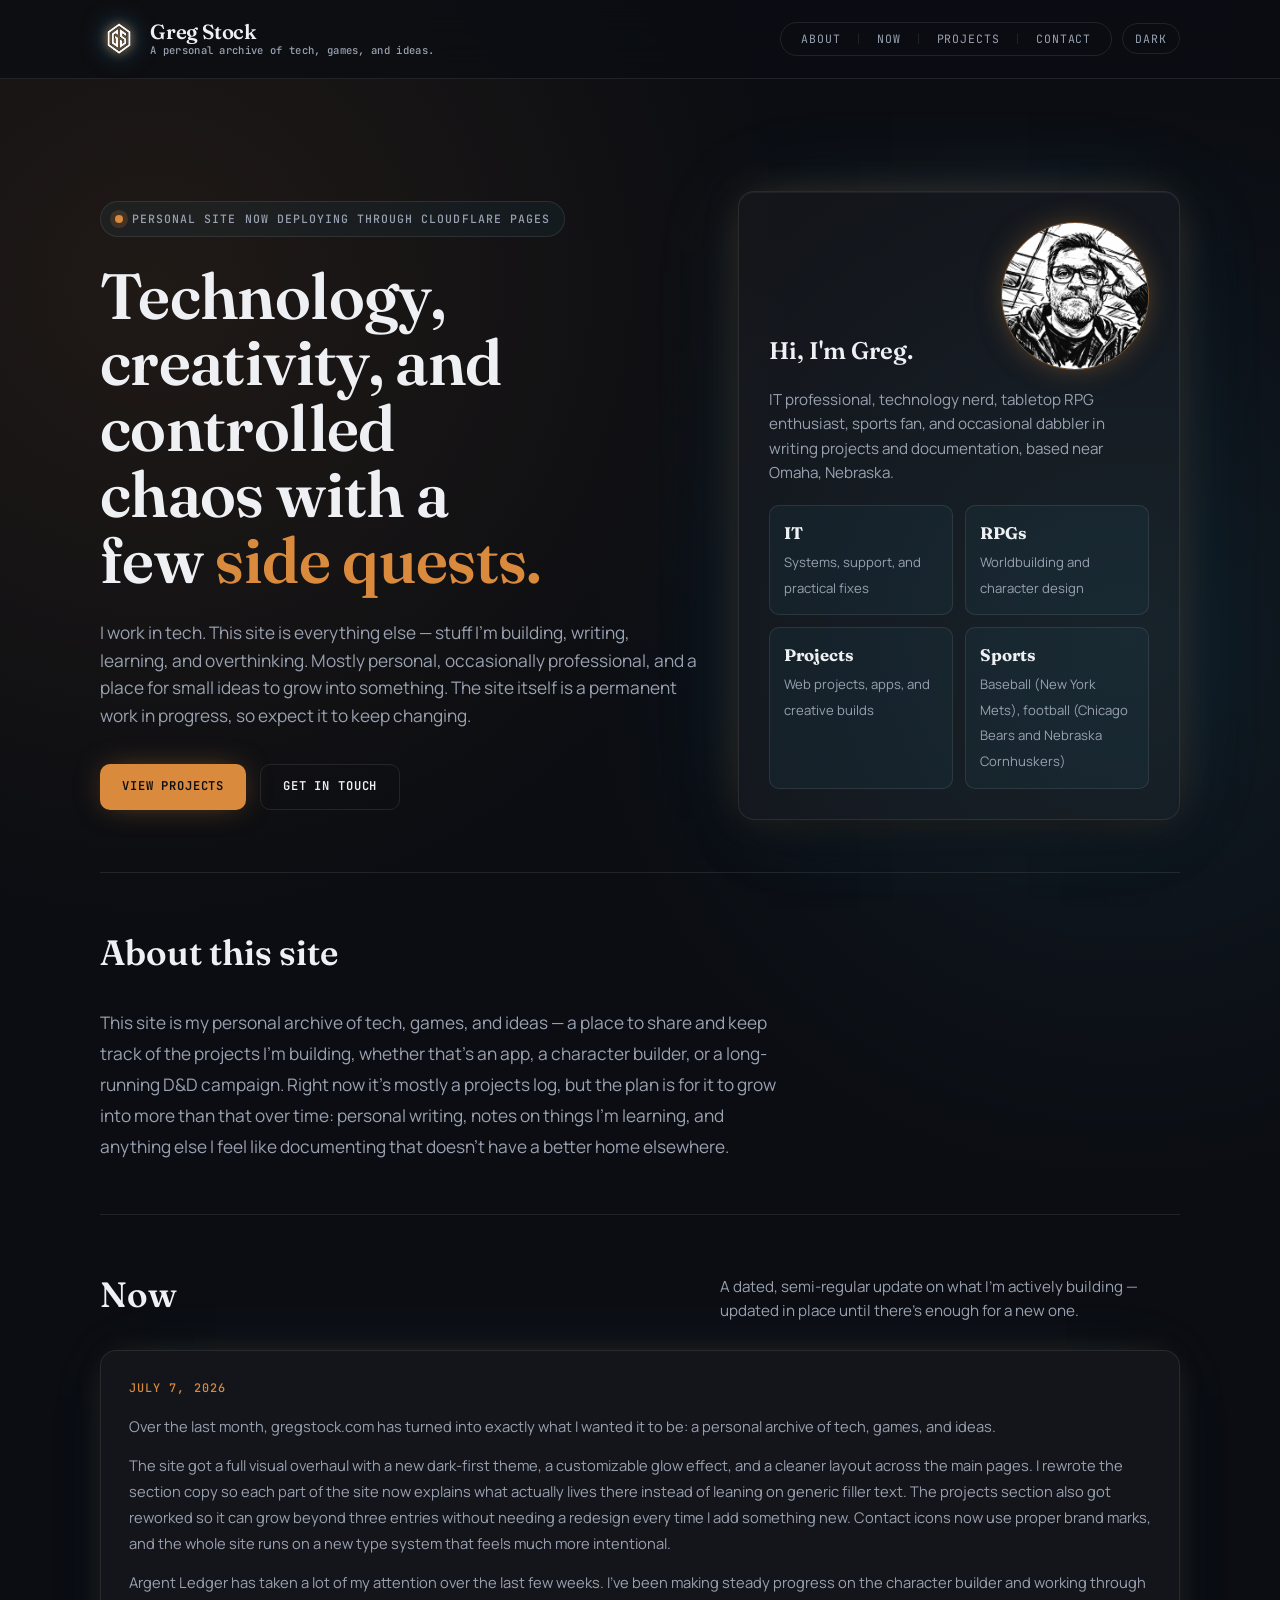
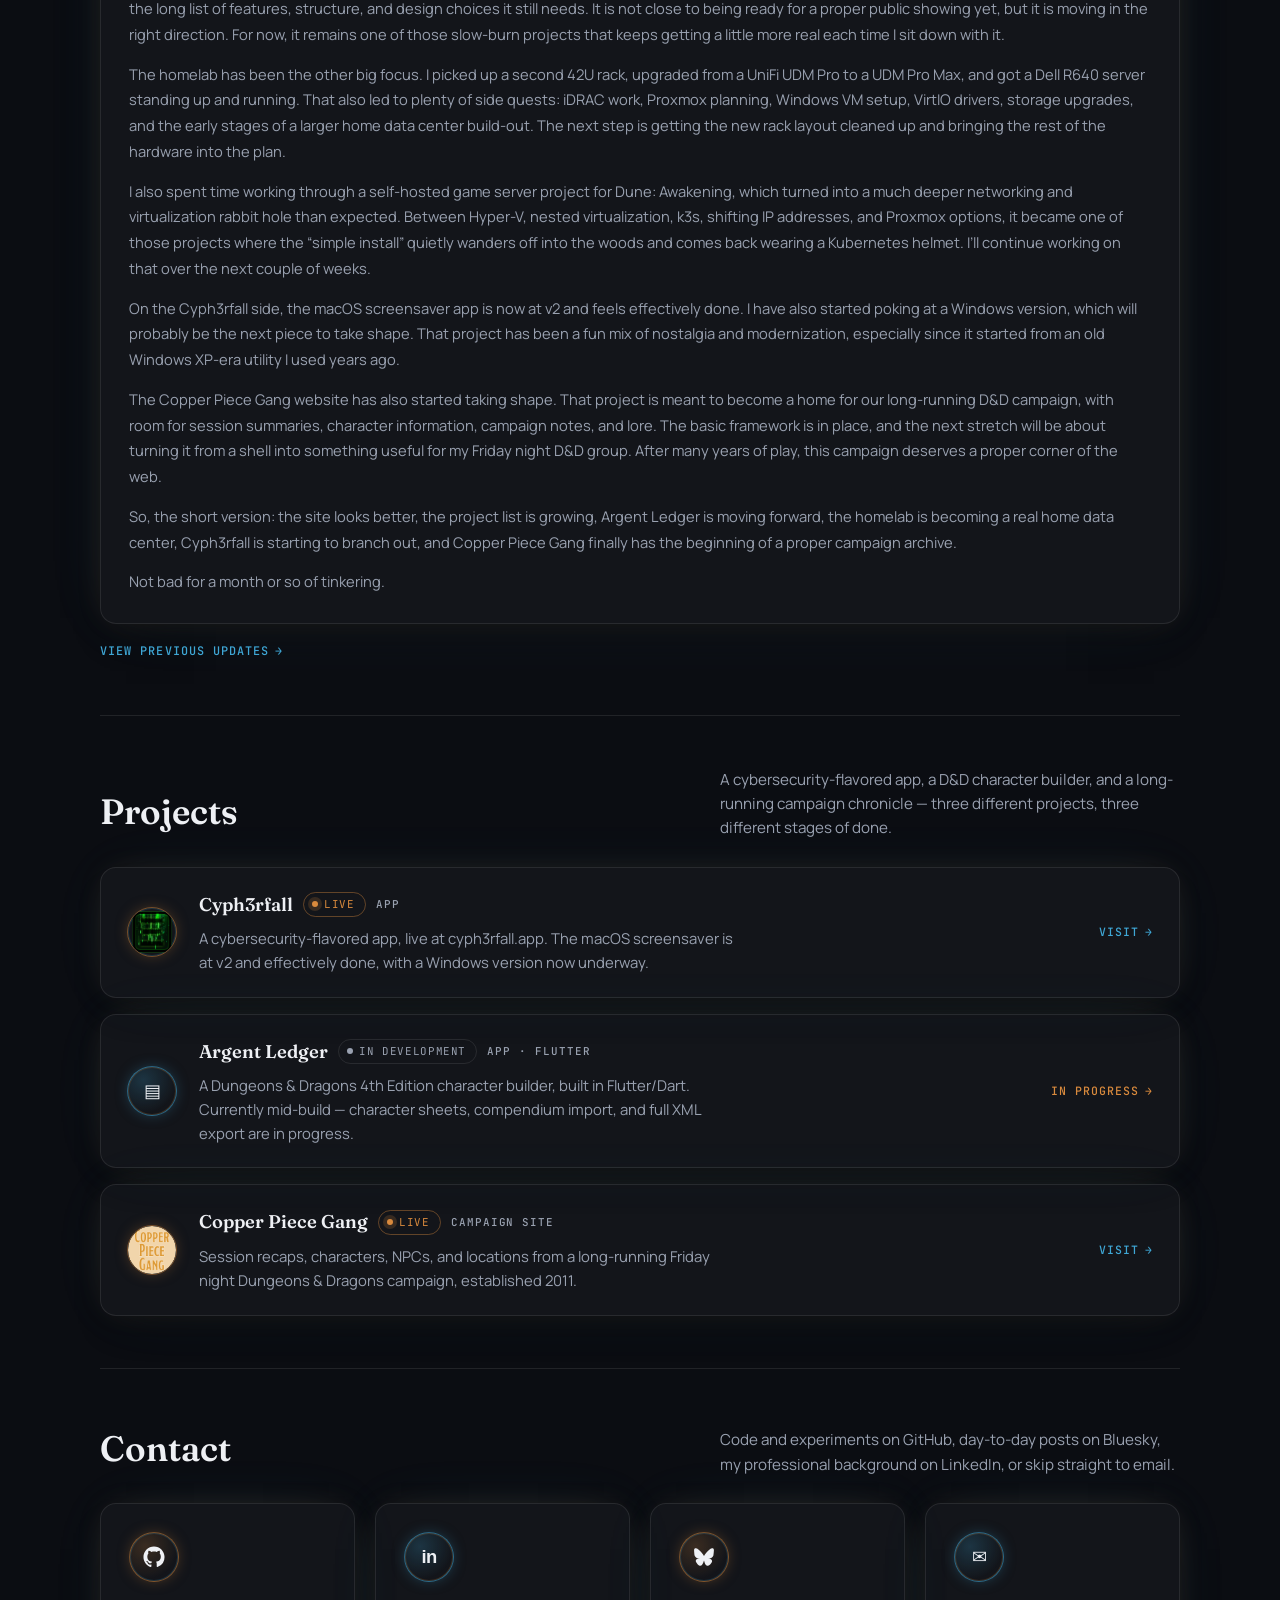
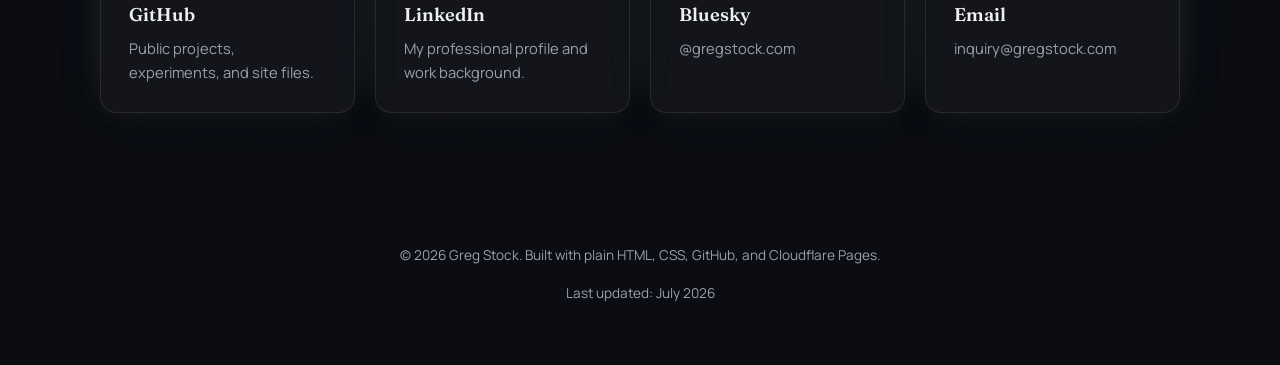
==== commit 95bebbe2: "Replace About section cards with a single statement Swaps the three-card grid for one paragraph desc" ====
--- a/index.html
+++ b/index.html
@@ -82,25 +82,8 @@
     <section id="about">
       <div class="section-heading">
         <h2>About this site</h2>
-        <p>IT troubleshooting notes, D&amp;D worldbuilding and campaign material, and the small web projects I build in my spare time — this site is where all three live.</p>
-      </div>
-      <div class="card-grid">
-        <article class="card">
-          <div class="gauge">&#8984;</div>
-          <h3>Technology</h3>
-          <p>Notes and lessons from working with hardware, software, infrastructure, and the occasional mystery error that clearly chose violence.</p>
-        </article>
-        <article class="card on-accent-2">
-          <div class="gauge">&#10022;</div>
-          <h3>Creative work</h3>
-          <p>Worldbuilding, character concepts, story notes, and tabletop RPG material collected in one place.</p>
-        </article>
-        <article class="card">
-          <div class="gauge">&#9670;</div>
-          <h3>Personal projects</h3>
-          <p>Small web experiments like this page, design ideas, hobby notes, and useful resources I want to keep handy.</p>
-        </article>
-      </div>
+      </div>
+      <p class="about-statement">This site is my personal archive of tech, games, and ideas — a place to share and keep track of the projects I'm building, whether that's an app, a character builder, or a long-running D&amp;D campaign. Right now it's mostly a projects log, but the plan is for it to grow into more than that over time: personal writing, notes on things I'm learning, and anything else I feel like documenting that doesn't have a better home elsewhere.</p>
     </section>
 
     <section id="now">
--- a/assets/css/style.css
+++ b/assets/css/style.css
@@ -411,6 +411,14 @@
   font-size: 0.95rem;
 }
 
+.about-statement {
+  max-width: 680px;
+  margin: 0;
+  color: var(--muted);
+  font-size: 1.08rem;
+  line-height: 1.8;
+}
+
 .card-grid {
   display: grid;
   grid-template-columns: repeat(3, 1fr);
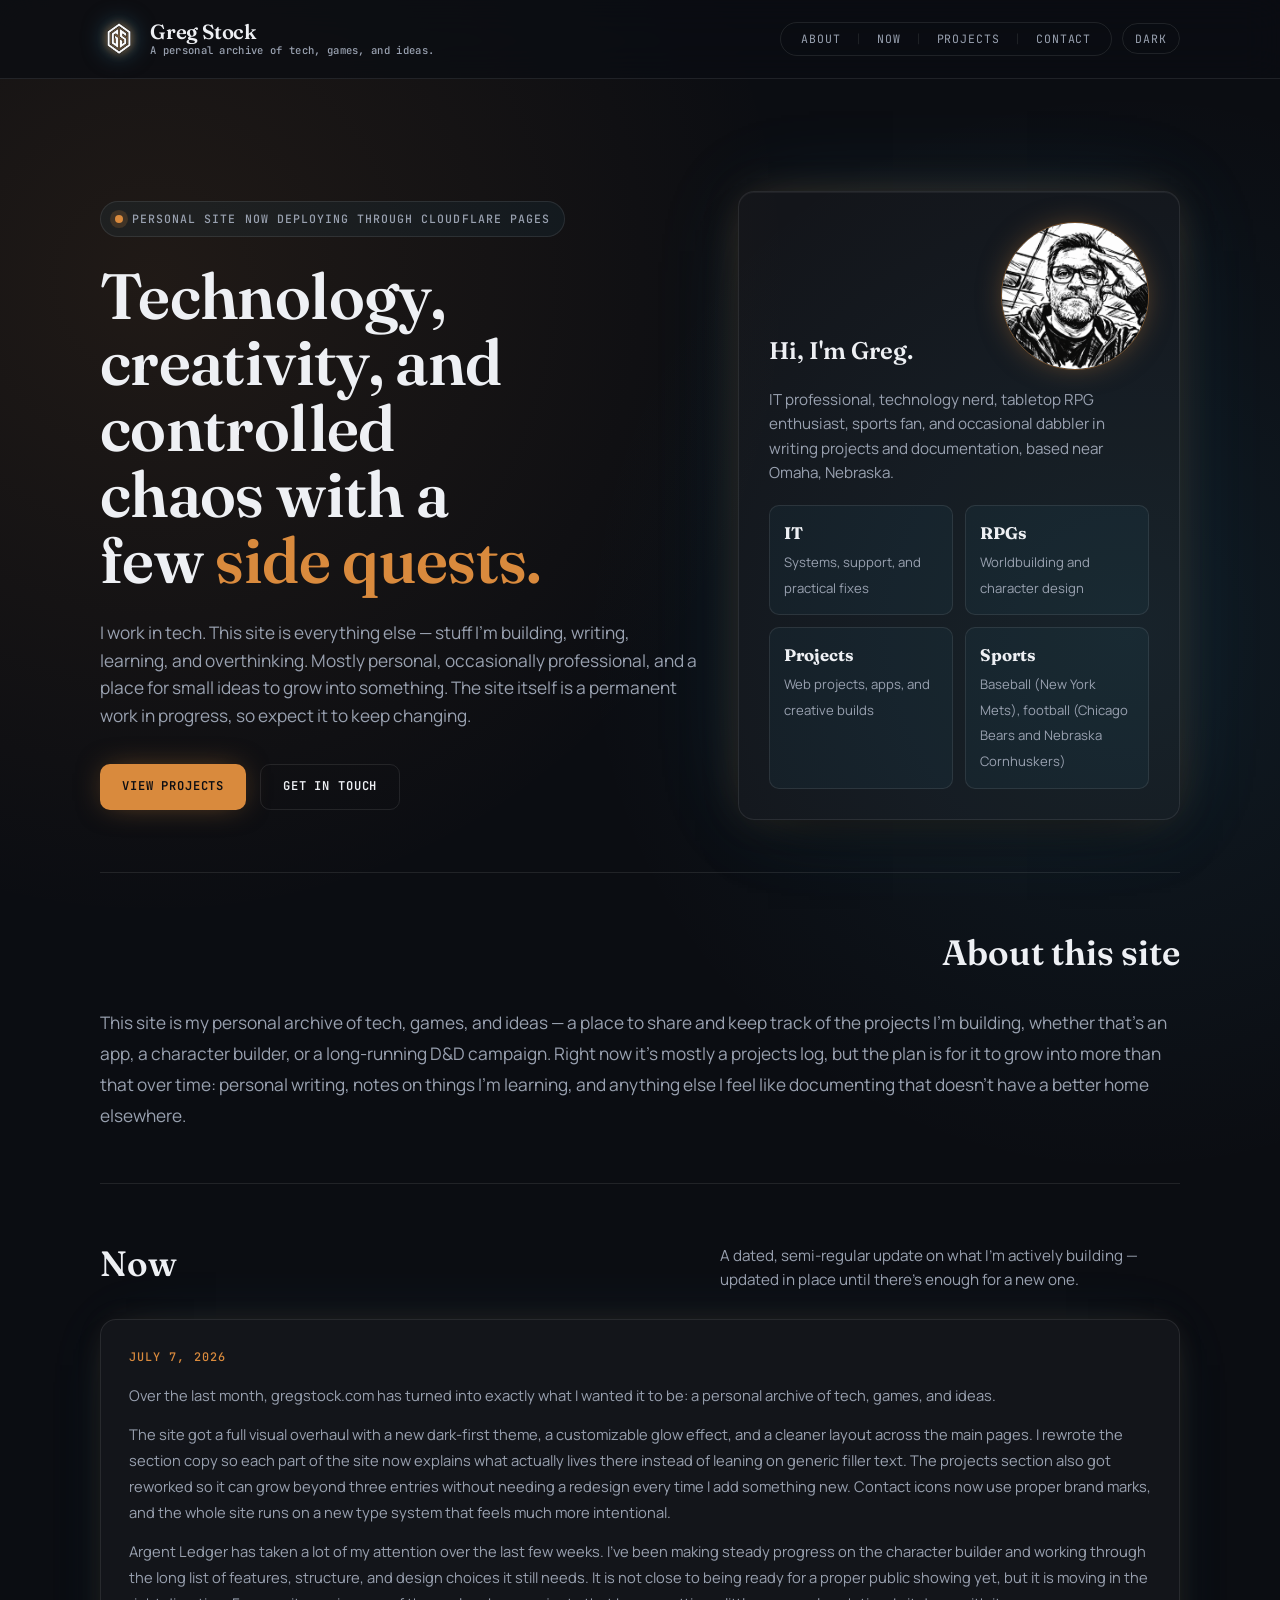
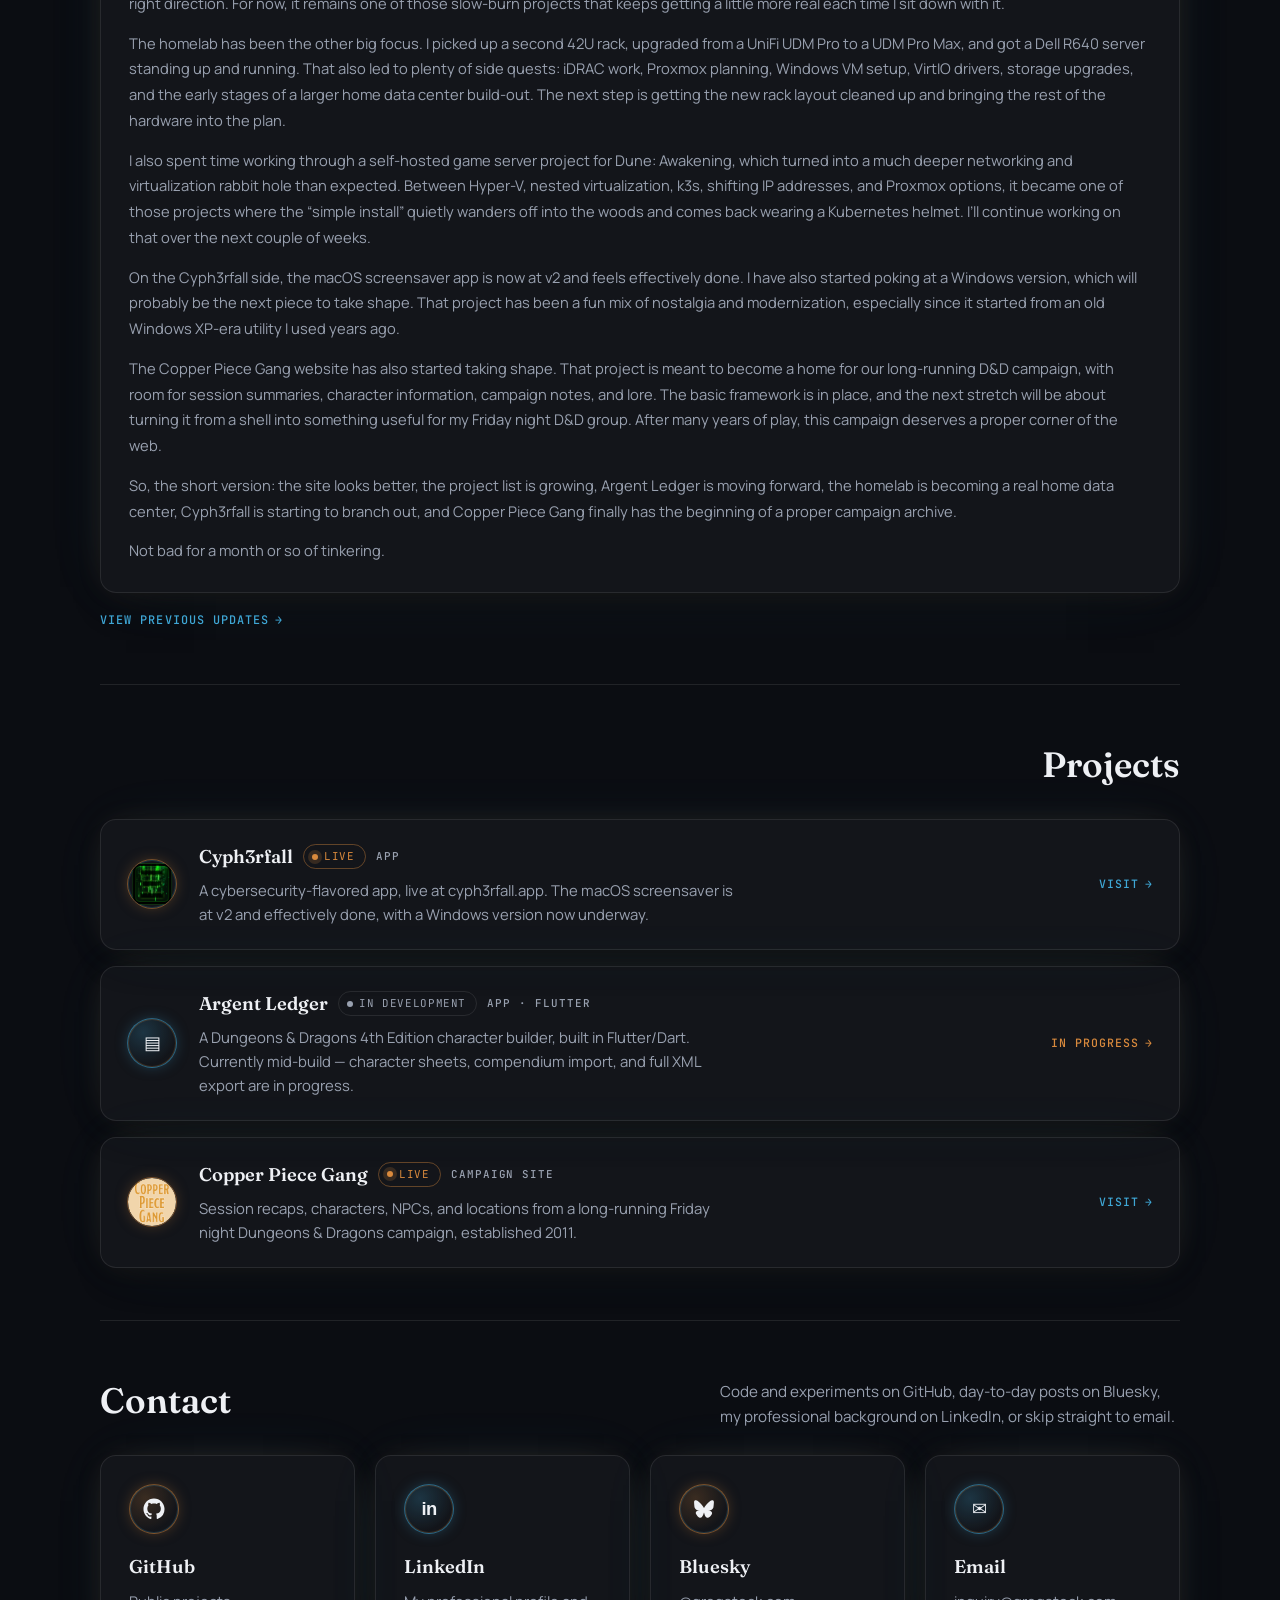
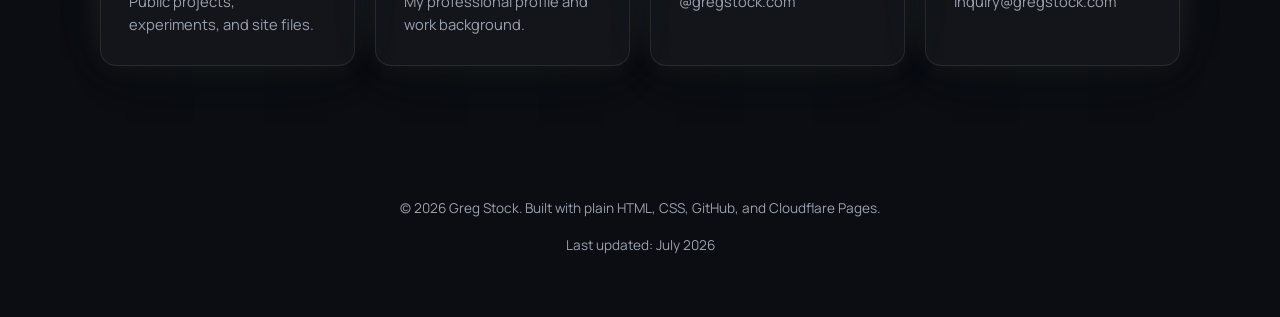
==== commit 4bbdad12: "Right-align Projects heading and remove blurb Matches the About section treatment: drops the support" ====
--- a/index.html
+++ b/index.html
@@ -109,7 +109,6 @@
     <section id="projects">
       <div class="section-heading">
         <h2>Projects</h2>
-        <p>A cybersecurity-flavored app, a D&amp;D character builder, and a long-running campaign chronicle — three different projects, three different stages of done.</p>
       </div>
       <div class="project-list">
         <a class="project-row" href="https://cyph3rfall.app" target="_blank" rel="noopener noreferrer" aria-label="Visit Cyph3rfall">
--- a/assets/css/style.css
+++ b/assets/css/style.css
@@ -411,8 +411,12 @@
   font-size: 0.95rem;
 }
 
+#about .section-heading,
+#projects .section-heading {
+  justify-content: flex-end;
+}
+
 .about-statement {
-  max-width: 680px;
   margin: 0;
   color: var(--muted);
   font-size: 1.08rem;
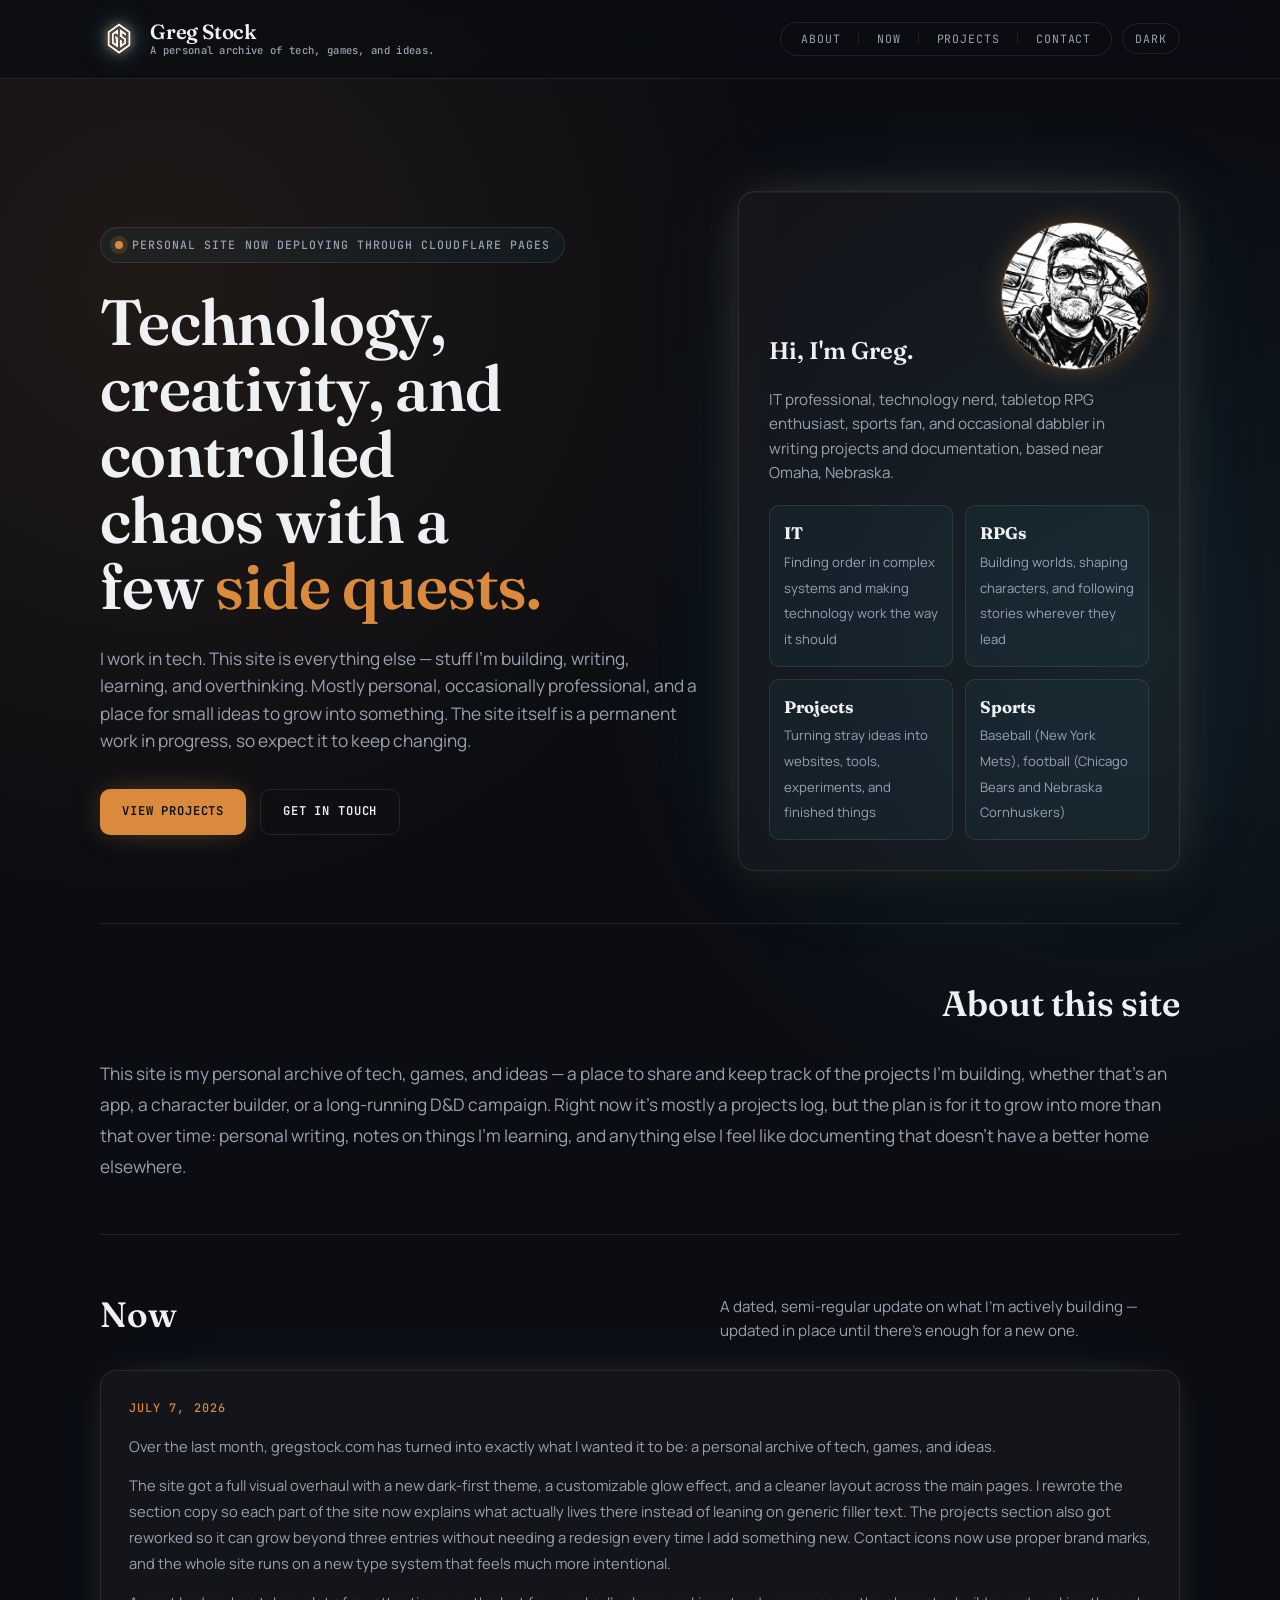
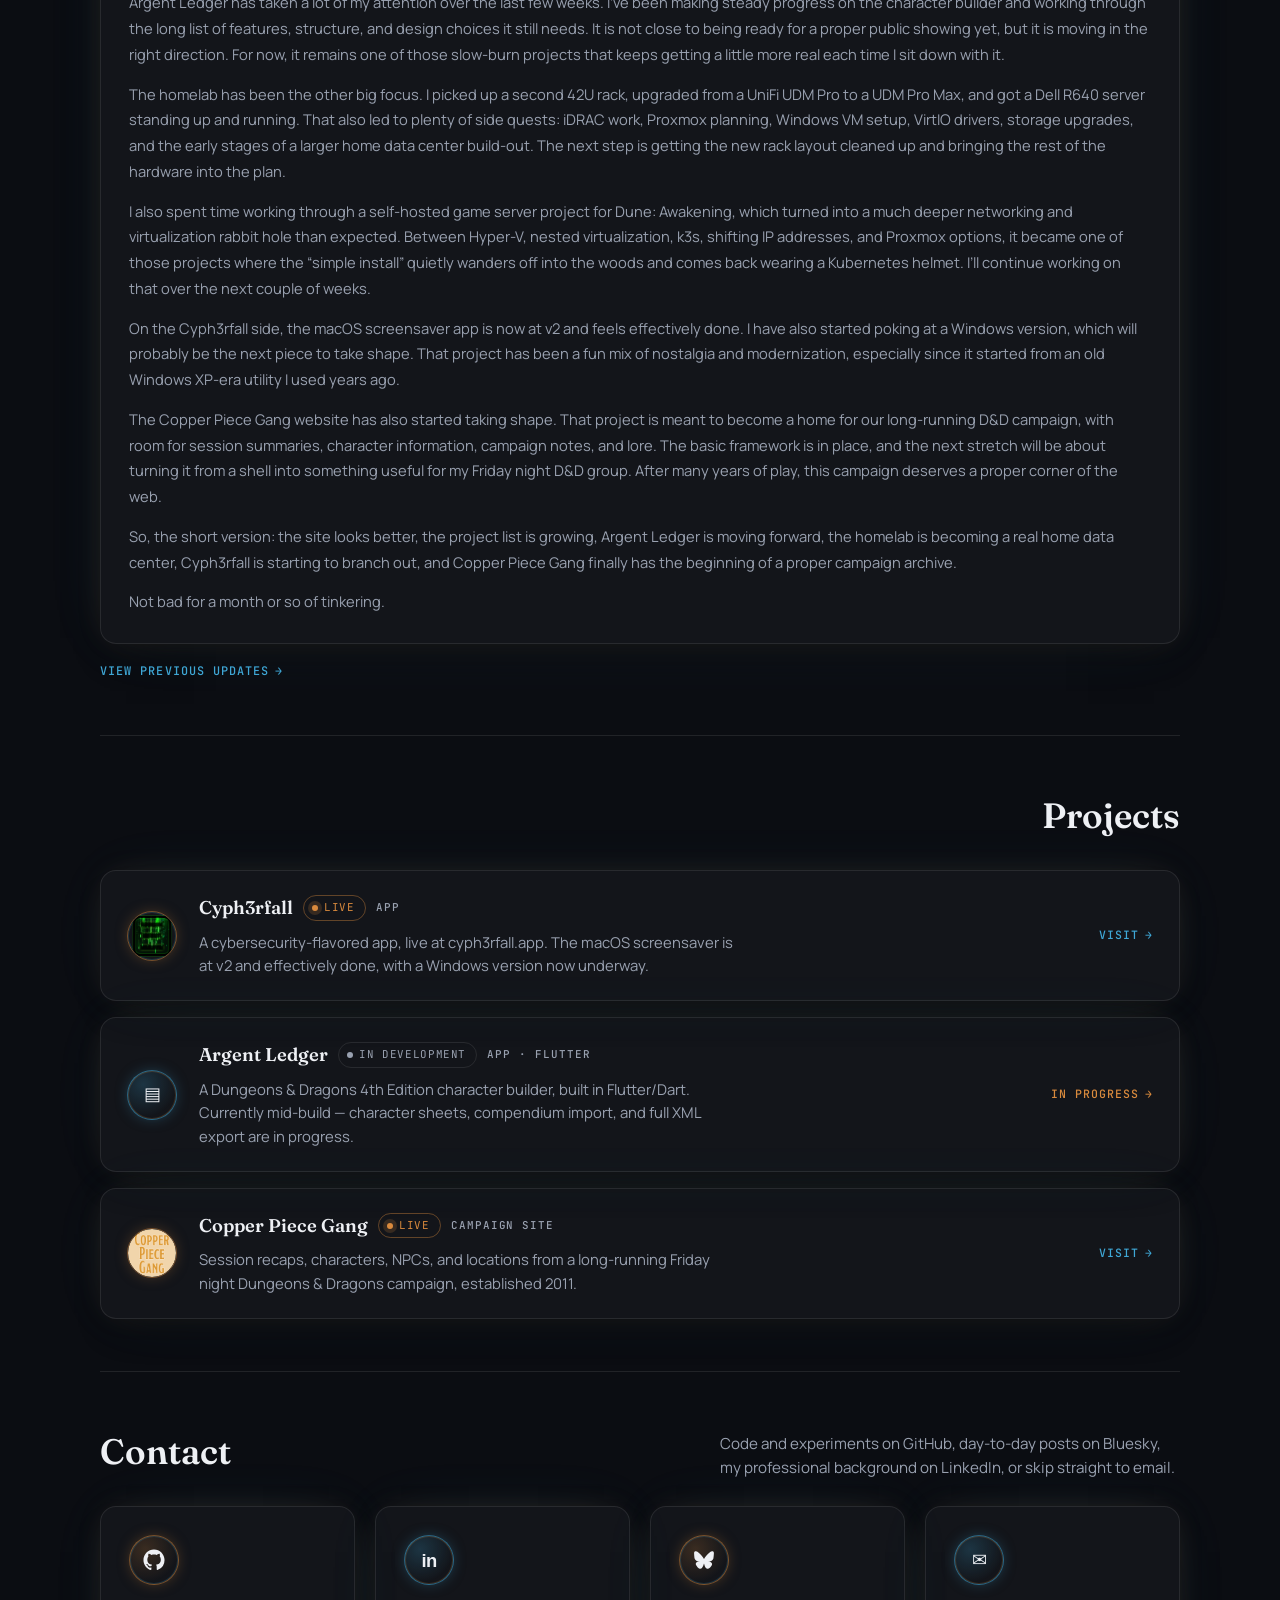
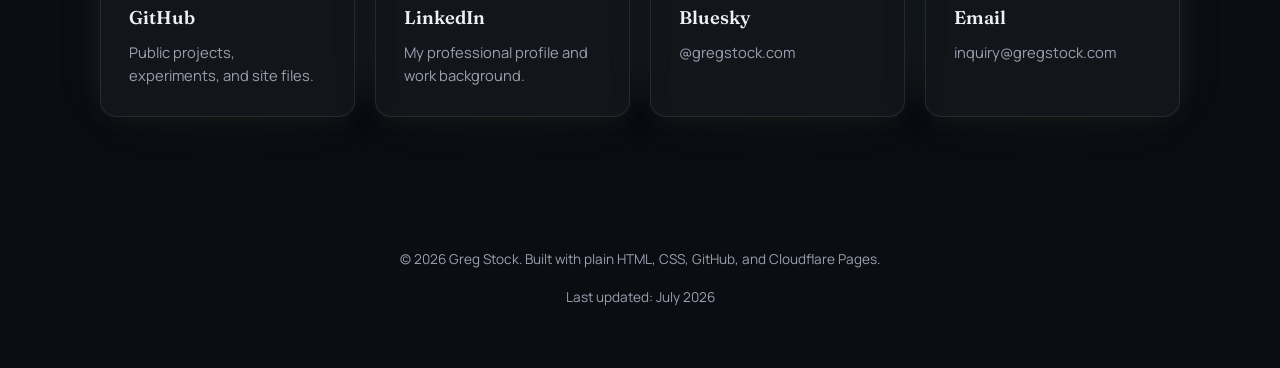
==== commit 31fcd8f2: "Update IT, RPGs, and Projects stat descriptions Replaces the short fragments with fuller description" ====
--- a/index.html
+++ b/index.html
@@ -61,15 +61,15 @@
         <div class="stat-grid">
           <div class="stat">
             <strong>IT</strong>
-            <span>Systems, support, and practical fixes</span>
+            <span>Finding order in complex systems and making technology work the way it should</span>
           </div>
           <div class="stat">
             <strong>RPGs</strong>
-            <span>Worldbuilding and character design</span>
+            <span>Building worlds, shaping characters, and following stories wherever they lead</span>
           </div>
           <div class="stat">
             <strong>Projects</strong>
-            <span>Web projects, apps, and creative builds</span>
+            <span>Turning stray ideas into websites, tools, experiments, and finished things</span>
           </div>
           <div class="stat">
             <strong>Sports</strong>
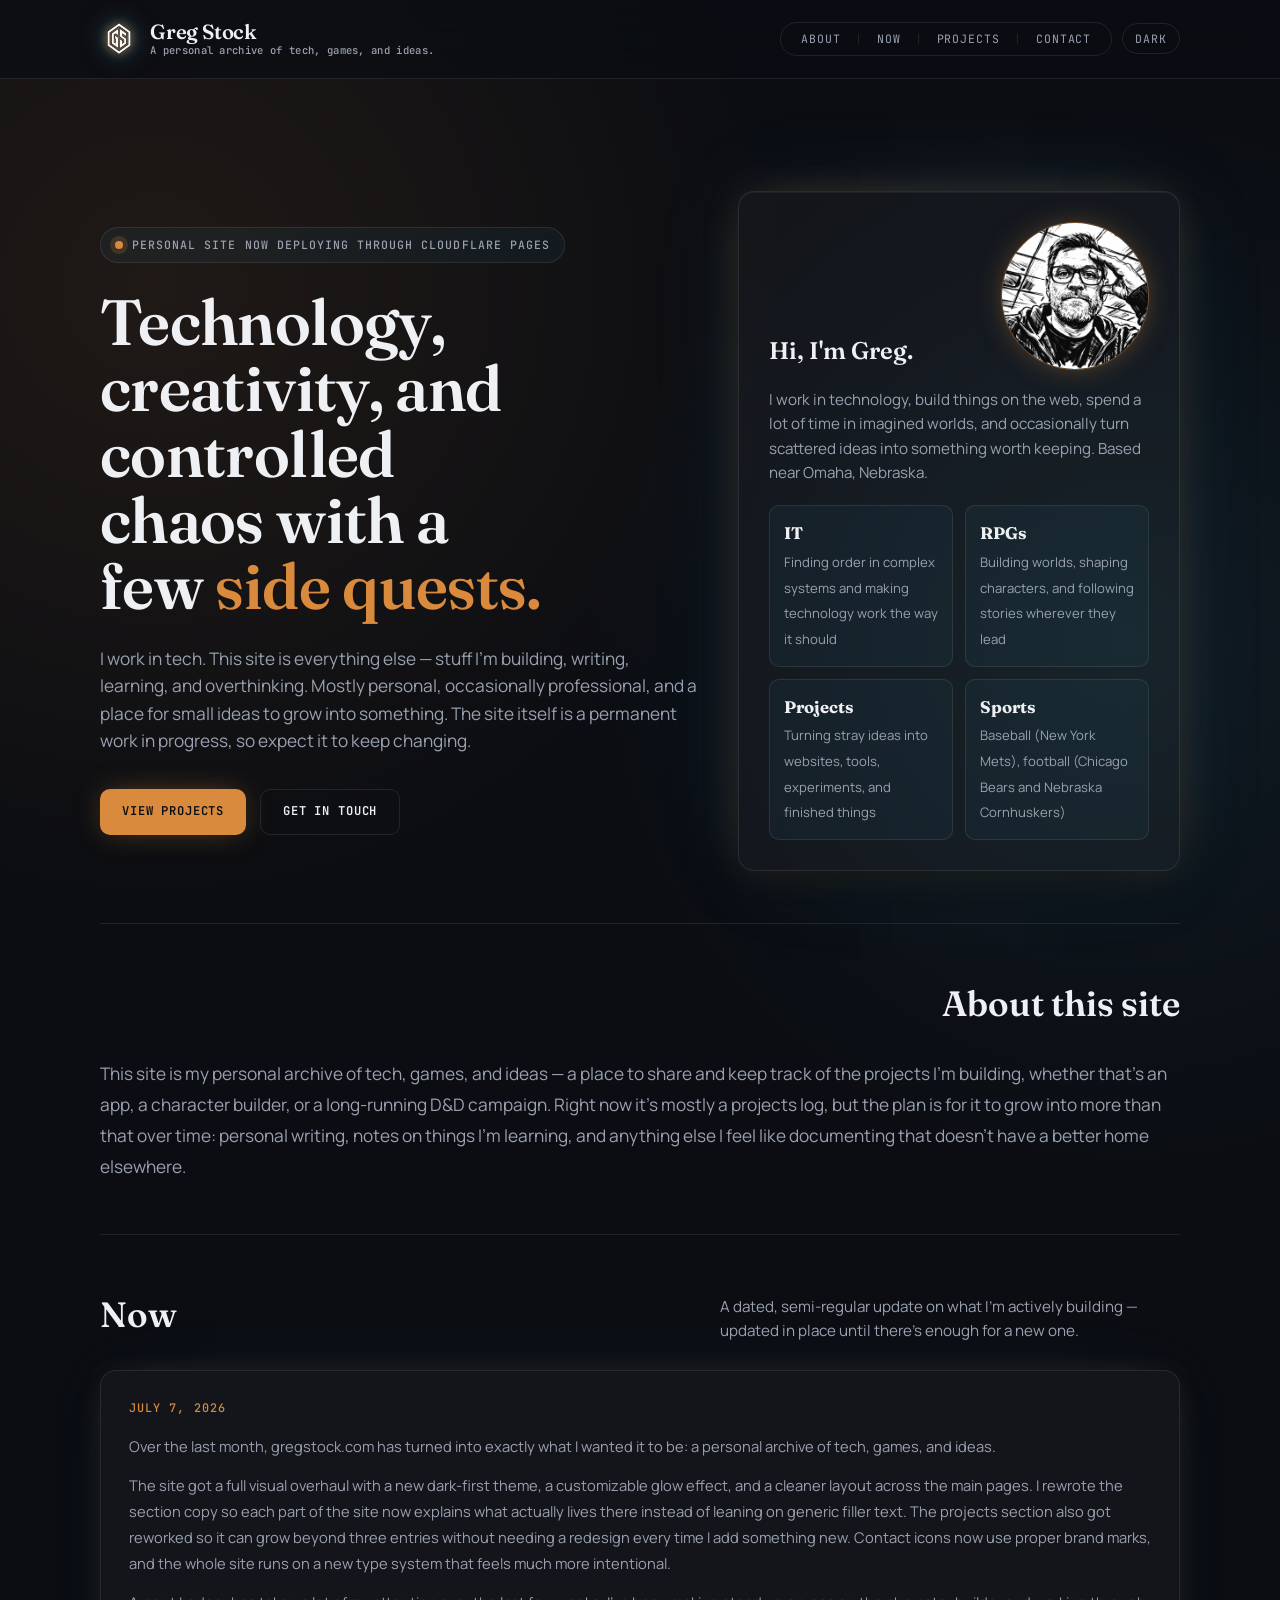
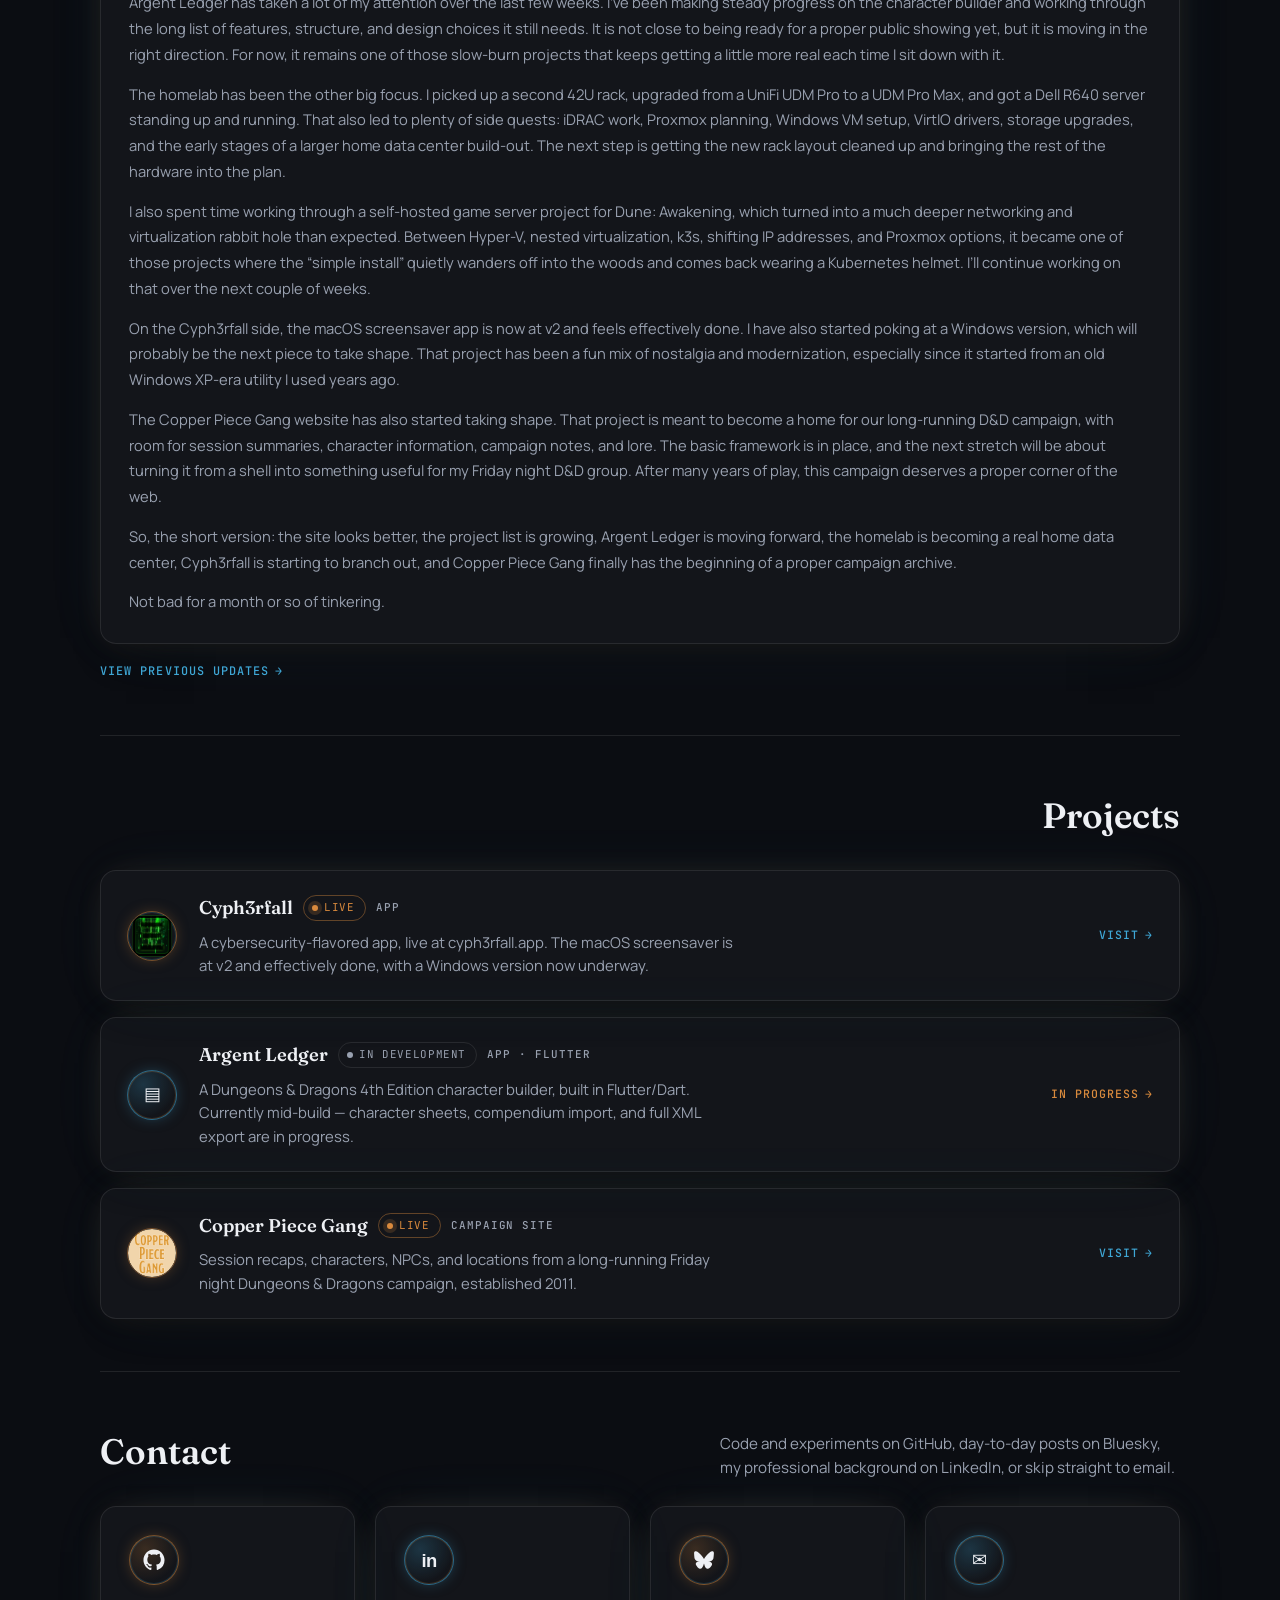
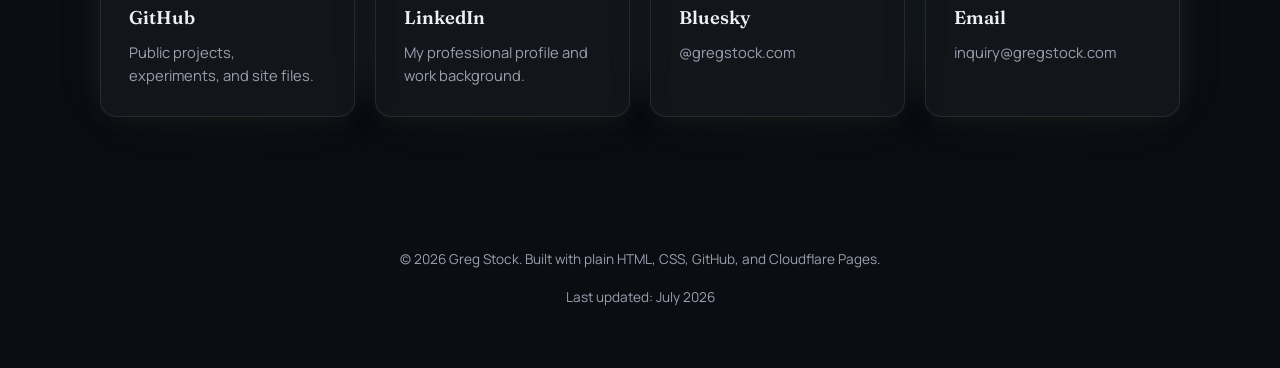
==== commit f97285ff: "Update profile card bio text" ====
--- a/index.html
+++ b/index.html
@@ -56,7 +56,7 @@
           </div>
         </div>
         <p>
-          IT professional, technology nerd, tabletop RPG enthusiast, sports fan, and occasional dabbler in writing projects and documentation, based near Omaha, Nebraska.
+          I work in technology, build things on the web, spend a lot of time in imagined worlds, and occasionally turn scattered ideas into something worth keeping. Based near Omaha, Nebraska.
         </p>
         <div class="stat-grid">
           <div class="stat">
